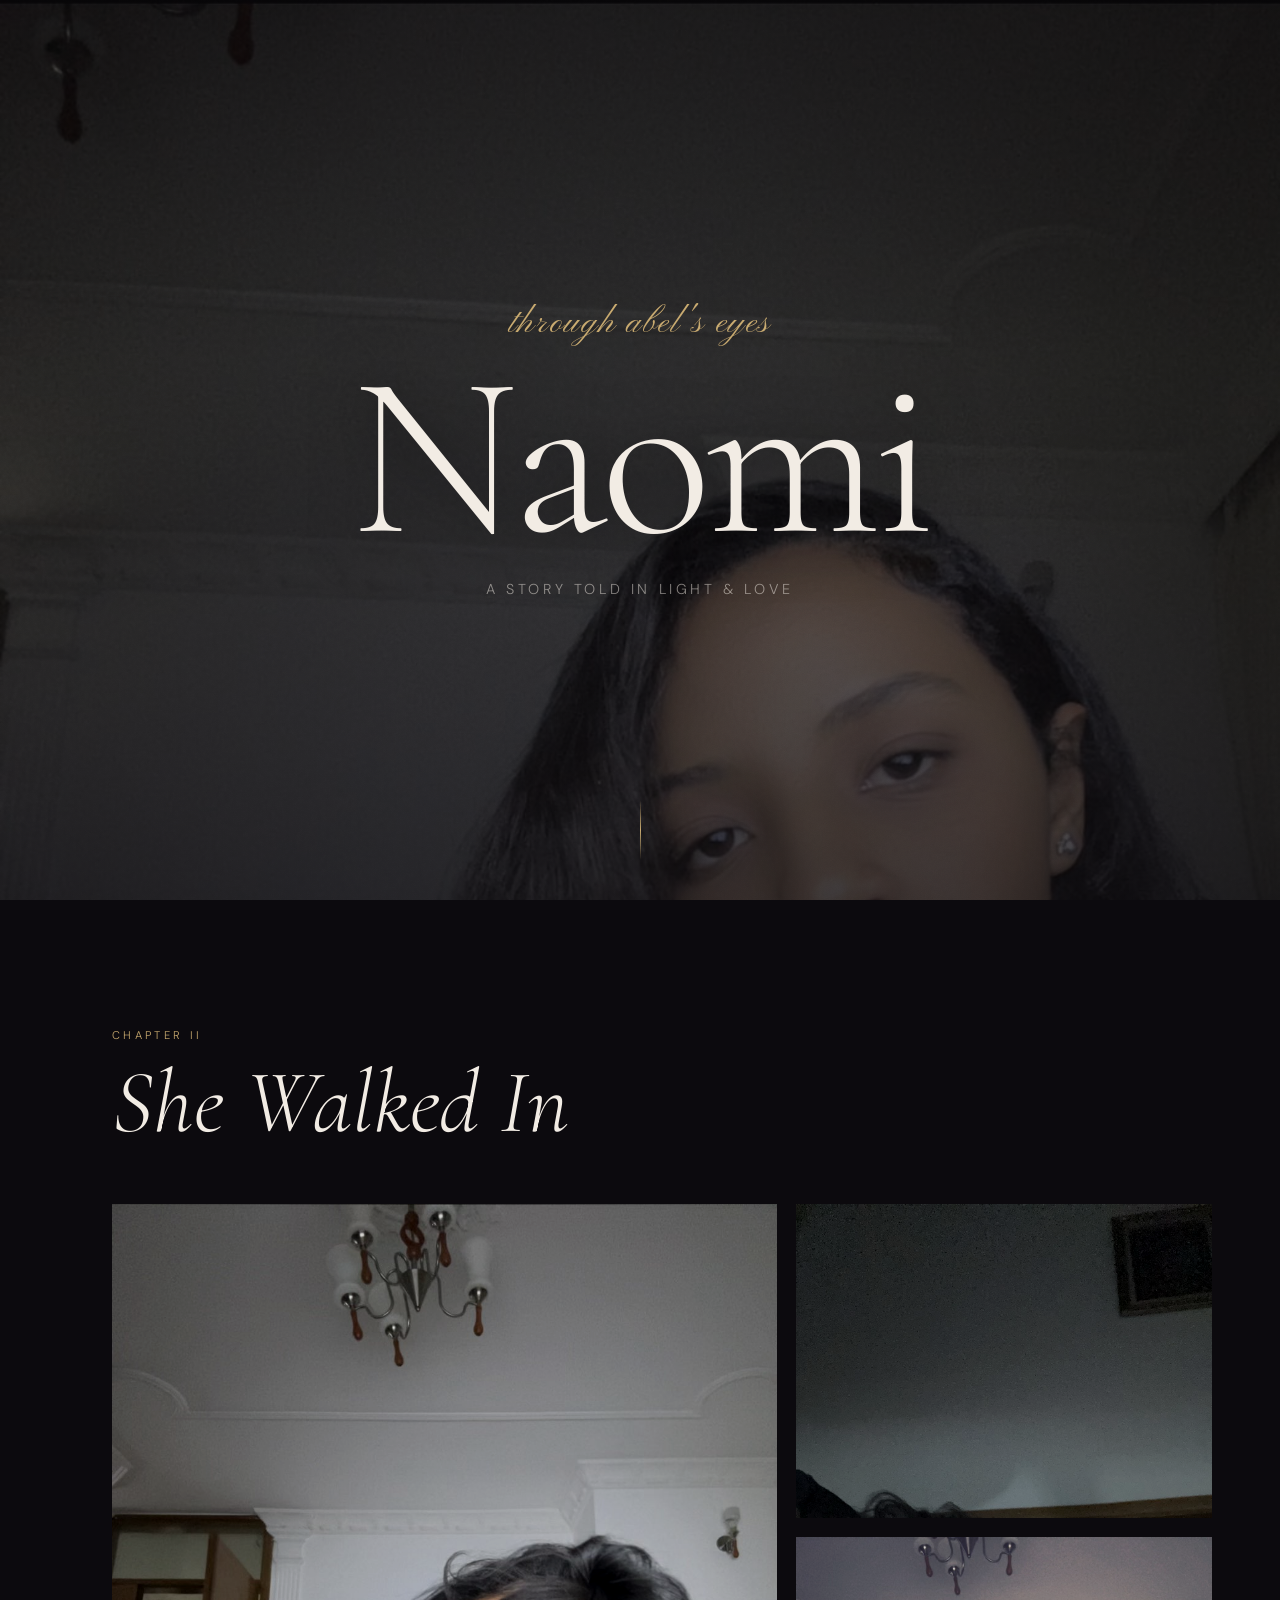
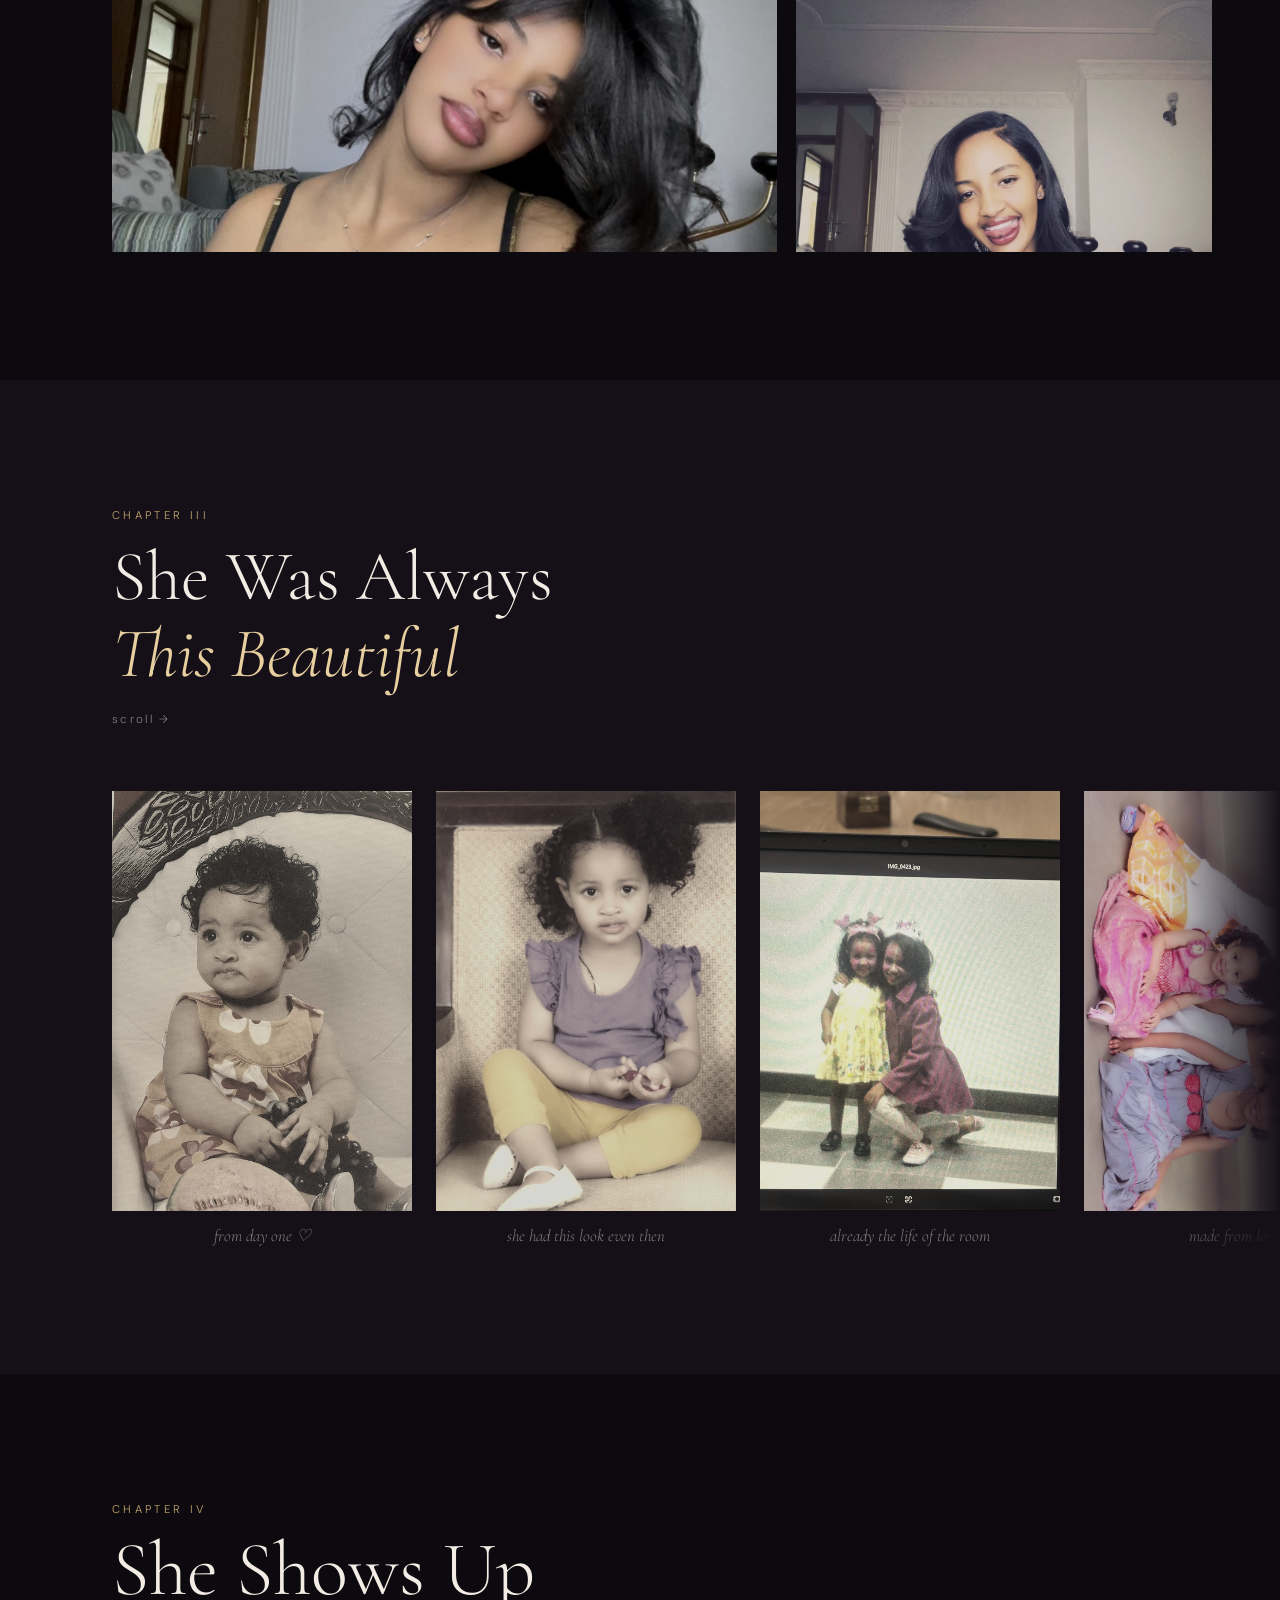
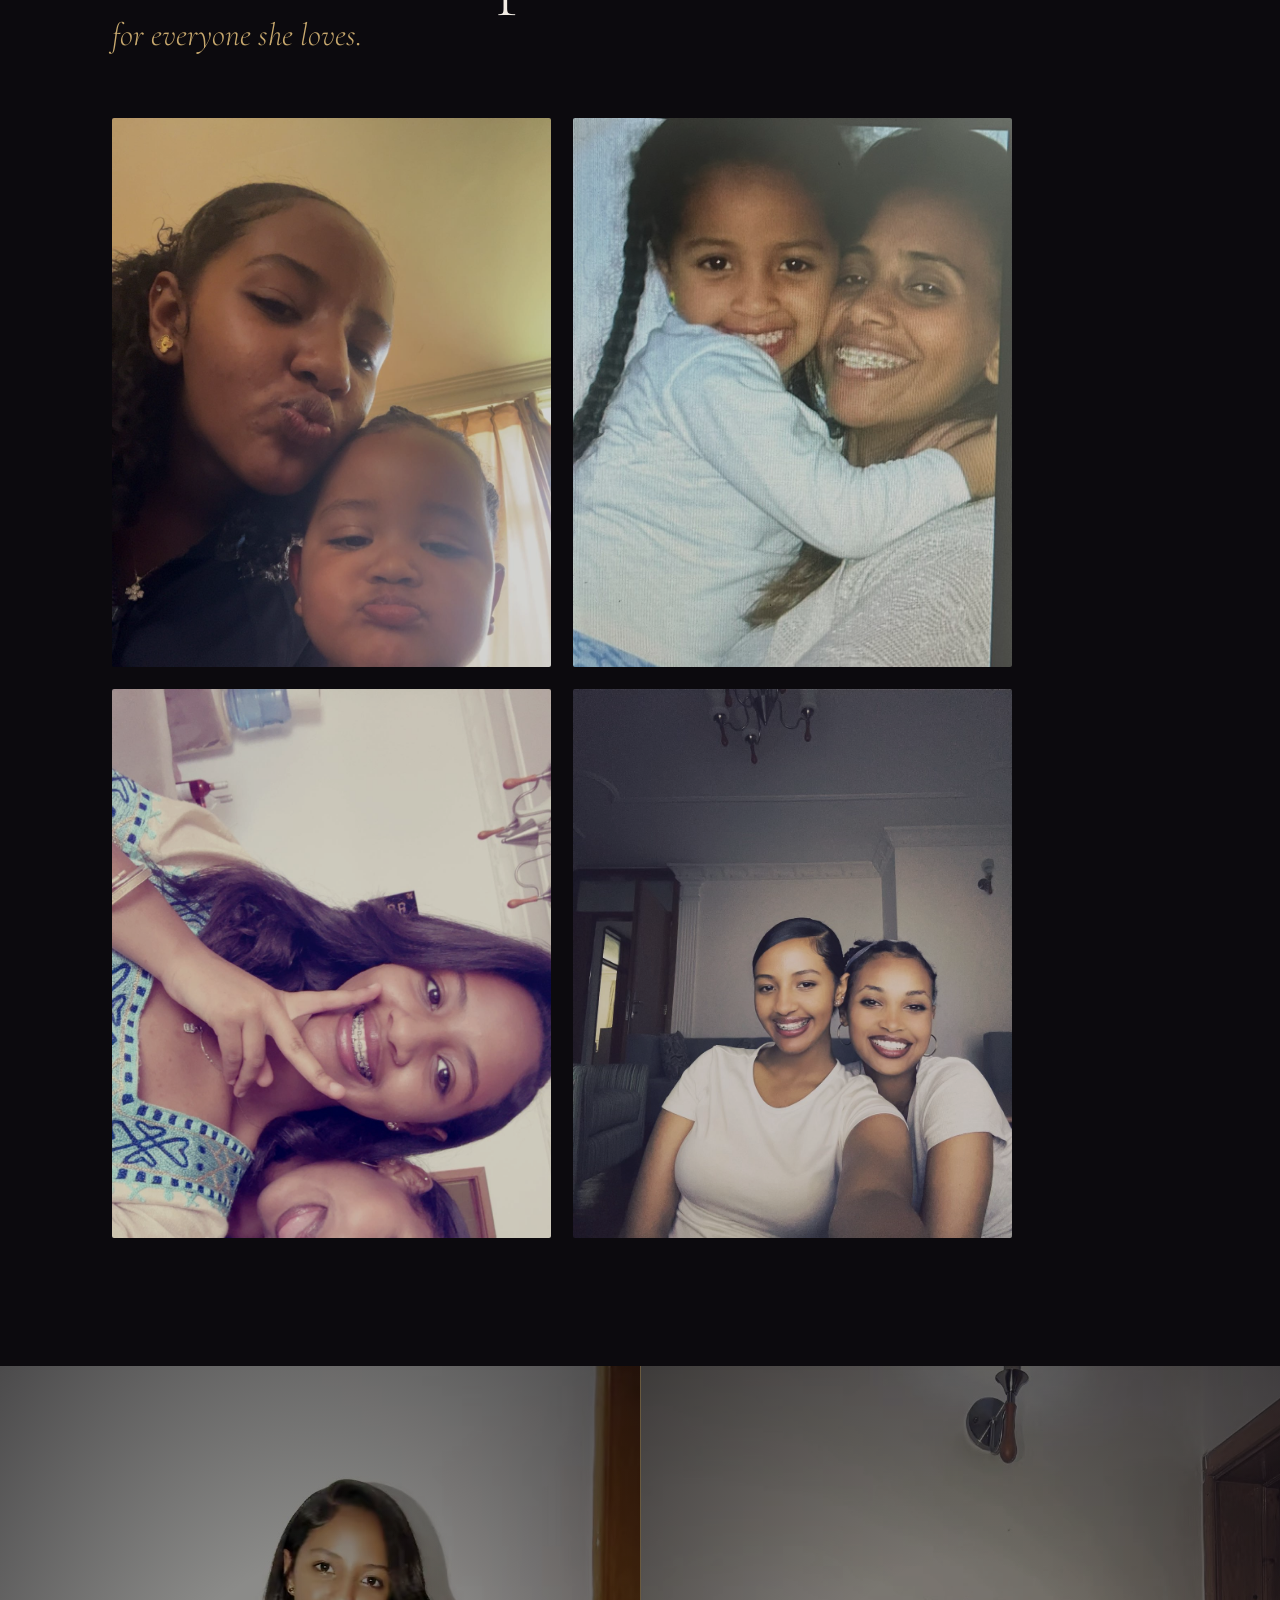
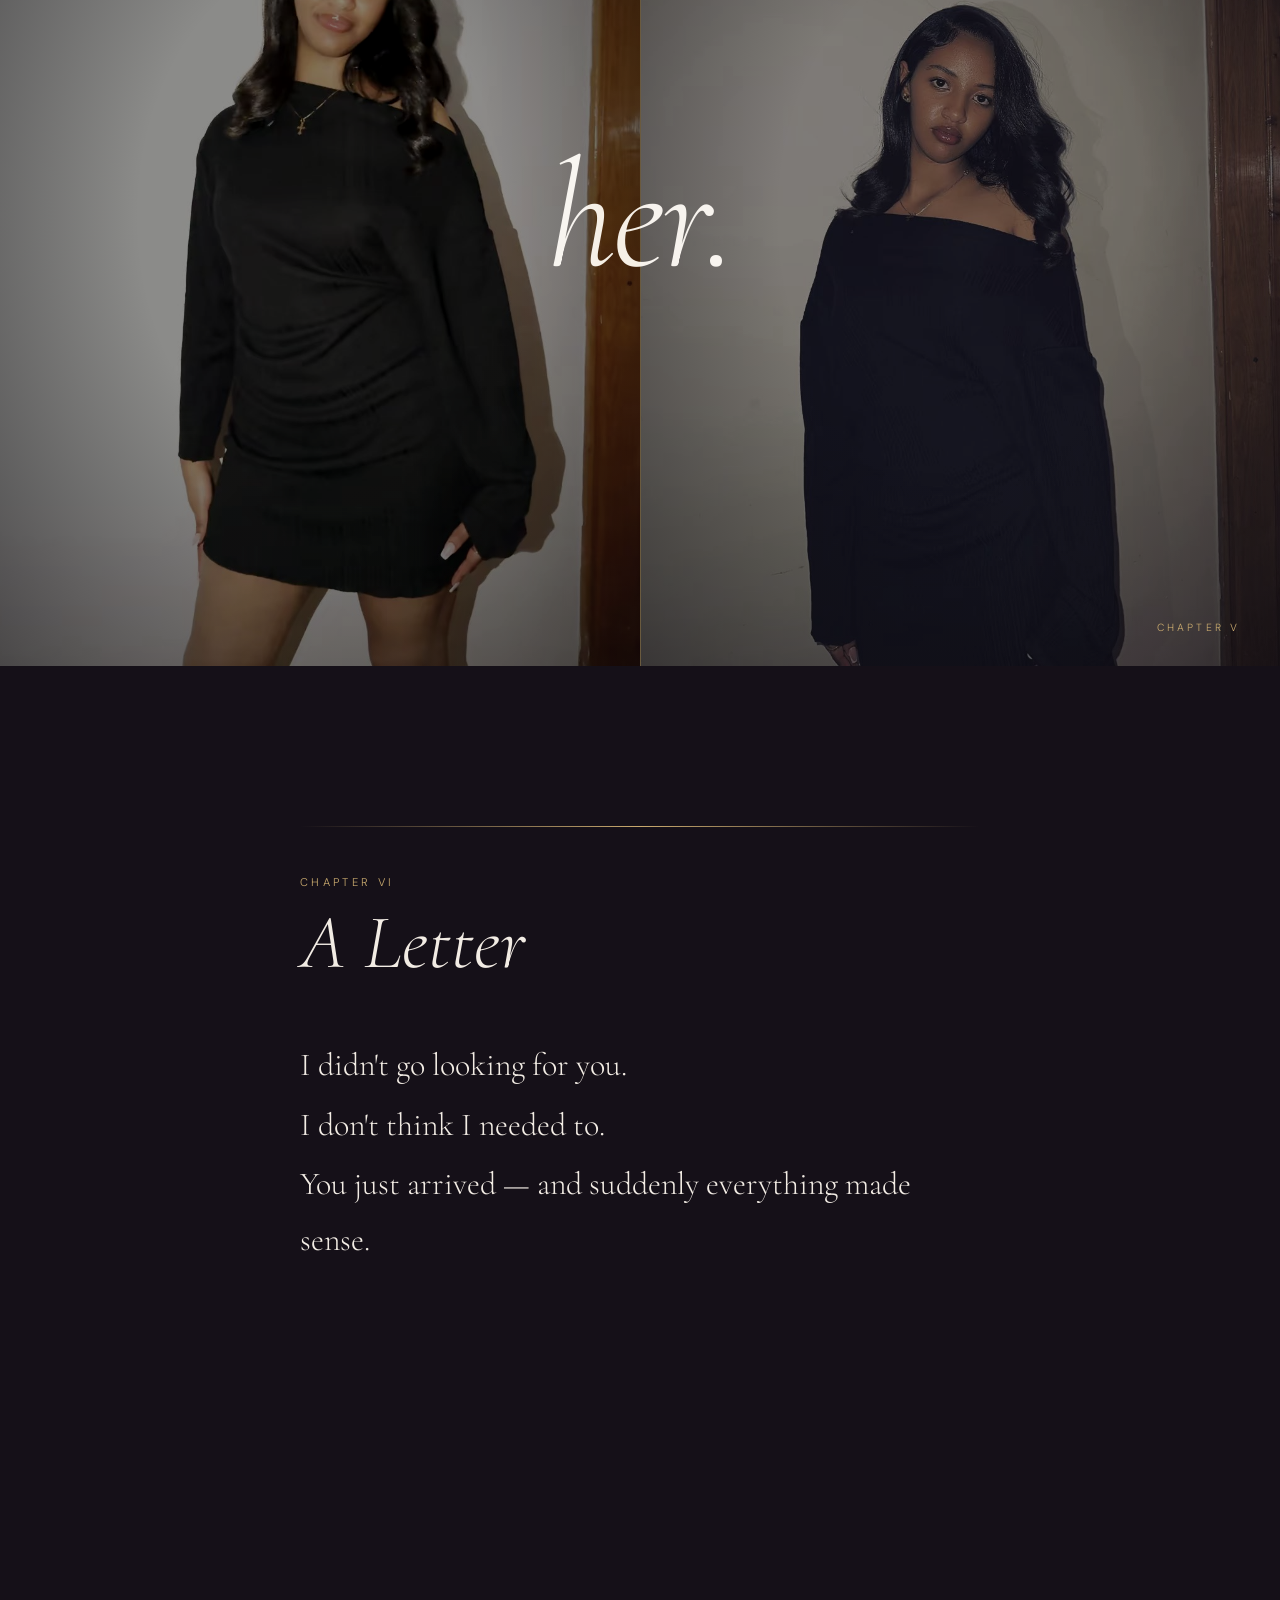
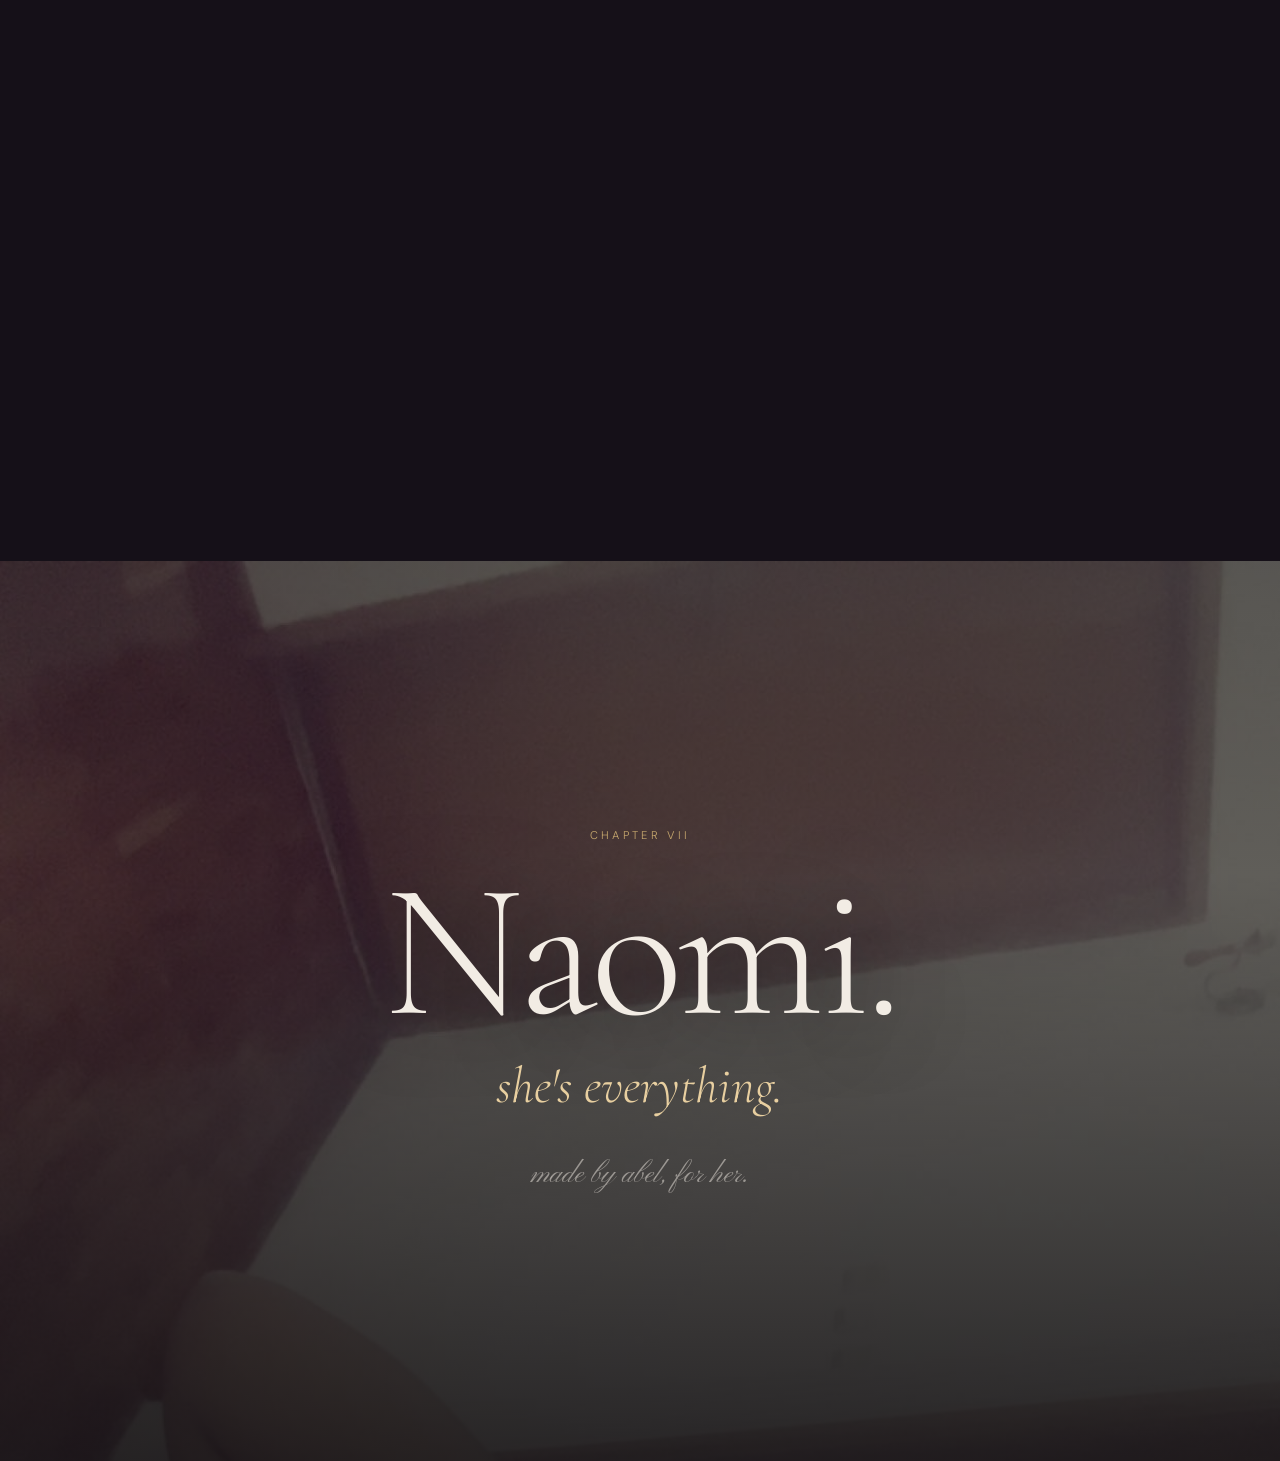
==== naomi/index.html @ 56f22039 "Add second website: dark cinematic editorial for Naomi A completely different experience from the po" ====
<!DOCTYPE html>
<html lang="en">
<head>
  <meta charset="UTF-8" />
  <meta name="viewport" content="width=device-width, initial-scale=1.0" />
  <title>For Naomi</title>
  <link rel="preconnect" href="https://fonts.googleapis.com" />
  <link rel="preconnect" href="https://fonts.gstatic.com" crossorigin />
  <link href="https://fonts.googleapis.com/css2?family=Cormorant+Garamond:ital,wght@0,300;0,400;0,600;0,700;1,300;1,400;1,600;1,700&family=DM+Sans:wght@300;400&family=Pinyon+Script&display=swap" rel="stylesheet" />
  <link rel="stylesheet" href="styles.css" />
</head>
<body>

  <!-- ─── Custom cursor ─── -->
  <div class="cursor" id="cursor"></div>
  <div class="cursor-dot" id="cursorDot"></div>

  <!-- ─── Chapter nav dots ─── -->
  <nav class="chapter-nav" id="chapterNav" aria-label="Chapter navigation">
    <button class="chapter-nav__dot active" data-chapter="0" aria-label="Chapter 1"></button>
    <button class="chapter-nav__dot" data-chapter="1" aria-label="Chapter 2"></button>
    <button class="chapter-nav__dot" data-chapter="2" aria-label="Chapter 3"></button>
    <button class="chapter-nav__dot" data-chapter="3" aria-label="Chapter 4"></button>
    <button class="chapter-nav__dot" data-chapter="4" aria-label="Chapter 5"></button>
    <button class="chapter-nav__dot" data-chapter="5" aria-label="Chapter 6"></button>
    <button class="chapter-nav__dot" data-chapter="6" aria-label="Chapter 7"></button>
  </nav>

  <!-- ══════════════════════════════════════════════
       CHAPTER 1 — HERO
  ══════════════════════════════════════════════ -->
  <section class="chapter chapter--hero" id="ch1" data-chapter="0">
    <div class="hero__bg">
      <img src="photos/roses.jpg" alt="" class="hero__photo" />
      <div class="hero__overlay"></div>
    </div>
    <div class="hero__particles" id="heroParticles"></div>
    <div class="hero__content">
      <p class="hero__eyebrow">through abel's eyes</p>
      <h1 class="hero__name">Naomi</h1>
      <p class="hero__sub">a story told in light &amp; love</p>
    </div>
    <div class="hero__scroll">
      <span class="hero__scroll-line"></span>
    </div>
  </section>

  <!-- ══════════════════════════════════════════════
       CHAPTER 2 — "She Walked In"
  ══════════════════════════════════════════════ -->
  <section class="chapter chapter--editorial" id="ch2" data-chapter="1">
    <div class="editorial__label" data-reveal>chapter ii</div>
    <h2 class="editorial__title" data-reveal>She Walked In</h2>

    <div class="editorial__grid">
      <div class="editorial__photo editorial__photo--main magnetic" data-reveal data-delay="0">
        <img src="photos/glam-wavy.jpg" alt="Naomi" />
        <span class="editorial__caption">effortlessly herself</span>
      </div>
      <div class="editorial__photo editorial__photo--top-right magnetic" data-reveal data-delay="120">
        <img src="photos/glam-moody.jpg" alt="Naomi" />
        <span class="editorial__caption">the eyes that say everything</span>
      </div>
      <div class="editorial__photo editorial__photo--bottom-right magnetic" data-reveal data-delay="240">
        <img src="photos/glam-smile.jpg" alt="Naomi" />
        <span class="editorial__caption">that smile ♡</span>
      </div>
    </div>
  </section>

  <!-- ══════════════════════════════════════════════
       CHAPTER 3 — "She Was Always This Beautiful"
  ══════════════════════════════════════════════ -->
  <section class="chapter chapter--throwback" id="ch3" data-chapter="2">
    <div class="throwback__header" data-reveal>
      <div class="throwback__label">chapter iii</div>
      <h2 class="throwback__title">She Was Always<br /><em>This Beautiful</em></h2>
      <p class="throwback__hint">scroll →</p>
    </div>

    <div class="throwback__track-wrap">
      <div class="throwback__track" id="throwbackTrack">

        <article class="throwback__card vintage">
          <div class="throwback__frame">
            <img src="photos/baby-infant.jpg" alt="Baby Naomi" />
          </div>
          <p class="throwback__cap">from day one ♡</p>
        </article>

        <article class="throwback__card vintage">
          <div class="throwback__frame">
            <img src="photos/baby-toddler.jpg" alt="Toddler Naomi" />
          </div>
          <p class="throwback__cap">she had this look even then</p>
        </article>

        <article class="throwback__card vintage-soft">
          <div class="throwback__frame">
            <img src="photos/young-birthday.jpg" alt="Young Naomi at birthday" />
          </div>
          <p class="throwback__cap">already the life of the room</p>
        </article>

        <article class="throwback__card warm">
          <div class="throwback__frame">
            <img src="photos/family-sisters.jpg" alt="Naomi with sisters" />
          </div>
          <p class="throwback__cap">made from love</p>
        </article>

        <article class="throwback__card warm">
          <div class="throwback__frame">
            <img src="photos/family-portrait.jpg" alt="Family portrait" />
          </div>
          <p class="throwback__cap">her roots ♡</p>
        </article>

        <article class="throwback__card">
          <div class="throwback__frame">
            <img src="photos/glam-curly.jpg" alt="Naomi now" />
          </div>
          <p class="throwback__cap">and then she became <em>her</em></p>
        </article>

      </div>
    </div>
  </section>

  <!-- ══════════════════════════════════════════════
       CHAPTER 4 — "She Shows Up"
  ══════════════════════════════════════════════ -->
  <section class="chapter chapter--people" id="ch4" data-chapter="3">
    <div class="people__header" data-reveal>
      <div class="people__label">chapter iv</div>
      <h2 class="people__title">She Shows Up</h2>
      <p class="people__sub">for everyone she loves.</p>
    </div>

    <div class="people__mosaic">
      <div class="people__item" data-reveal data-delay="0">
        <img src="photos/with-baby-kiss.jpg" alt="Naomi with baby" />
        <p class="people__caption">she loves with her whole heart</p>
      </div>
      <div class="people__item" data-reveal data-delay="100">
        <img src="photos/with-little-one.jpg" alt="Naomi with little one" />
        <p class="people__caption">everyone's favourite person</p>
      </div>
      <div class="people__item" data-reveal data-delay="200">
        <img src="photos/with-friend.jpg" alt="Naomi with friend" />
        <p class="people__caption">she brings the energy</p>
      </div>
      <div class="people__item" data-reveal data-delay="300">
        <img src="photos/with-sister.jpg" alt="Naomi with sister" />
        <p class="people__caption">her person ♡</p>
      </div>
    </div>
  </section>

  <!-- ══════════════════════════════════════════════
       CHAPTER 5 — "The Look"
  ══════════════════════════════════════════════ -->
  <section class="chapter chapter--look" id="ch5" data-chapter="4">
    <div class="look__split">
      <div class="look__panel look__panel--left magnetic">
        <img src="photos/black-dress.jpg" alt="Naomi" class="look__img" />
        <div class="look__vignette"></div>
      </div>
      <div class="look__divider"></div>
      <div class="look__panel look__panel--right magnetic">
        <img src="photos/black-offshoulder.jpg" alt="Naomi" class="look__img" />
        <div class="look__vignette"></div>
      </div>
    </div>
    <div class="look__word" data-reveal>her.</div>
    <div class="look__label" data-reveal>chapter v</div>
  </section>

  <!-- ══════════════════════════════════════════════
       CHAPTER 6 — "A Letter"
  ══════════════════════════════════════════════ -->
  <section class="chapter chapter--letter" id="ch6" data-chapter="5">
    <div class="letter__inner">
      <div class="letter__rule" data-reveal></div>
      <p class="letter__chapter" data-reveal>chapter vi</p>
      <h2 class="letter__title" data-reveal>A Letter</h2>
      <div class="letter__body" id="letterBody">
        <p class="letter__line">I didn't go looking for you.</p>
        <p class="letter__line">I don't think I needed to.</p>
        <p class="letter__line">You just arrived — and suddenly everything made sense.</p>
        <p class="letter__line">I've seen you laugh until you forget yourself.</p>
        <p class="letter__line">I've seen you be someone's whole world.</p>
        <p class="letter__line">I've seen you soft, and sure, and stunning.</p>
        <p class="letter__line">And I think about it —</p>
        <p class="letter__line">how even before I knew you,</p>
        <p class="letter__line">you were somewhere out there</p>
        <p class="letter__line">already being this remarkable.</p>
        <p class="letter__line">You don't need me to tell you how beautiful you are.</p>
        <p class="letter__line">But I will anyway.</p>
        <p class="letter__line">Every single day.</p>
        <p class="letter__line letter__line--signature">— Abel</p>
      </div>
    </div>
  </section>

  <!-- ══════════════════════════════════════════════
       CHAPTER 7 — CLOSING
  ══════════════════════════════════════════════ -->
  <section class="chapter chapter--close" id="ch7" data-chapter="6">
    <div class="close__bg">
      <img src="photos/glam-bed.jpg" alt="Naomi" class="close__photo" />
      <div class="close__overlay"></div>
    </div>
    <div class="close__content" data-reveal>
      <p class="close__chapter">chapter vii</p>
      <h2 class="close__name">Naomi.</h2>
      <p class="close__line">she's everything.</p>
      <p class="close__made">made by abel, for her.</p>
    </div>
  </section>

  <script src="script.js"></script>
</body>
</html>
---- naomi/styles.css ----
/* ═══════════════════════════════════════════════════════════
   FOR NAOMI — Dark Cinematic Editorial
   7 chapters · vanilla CSS · no build tools
═══════════════════════════════════════════════════════════ */

/* ── Design tokens ── */
:root {
  --bg:         #0c0a0e;
  --surface:    #151018;
  --gold:       #c8a96e;
  --gold-light: #e8cfa0;
  --gold-dim:   rgba(200, 169, 110, 0.18);
  --rose:       #9e3d5a;
  --blush:      #e8b4c0;
  --cream:      #f2ece4;
  --dim:        rgba(242, 236, 228, 0.50);
  --dimmer:     rgba(242, 236, 228, 0.30);

  --font-title:  'Cormorant Garamond', Georgia, serif;
  --font-body:   'DM Sans', sans-serif;
  --font-script: 'Pinyon Script', cursive;

  --grain-url: url("data:image/svg+xml,%3Csvg xmlns='http://www.w3.org/2000/svg' width='300' height='300'%3E%3Cfilter id='n'%3E%3CfeTurbulence type='fractalNoise' baseFrequency='0.72' numOctaves='4' stitchTiles='stitch'/%3E%3CfeColorMatrix type='saturate' values='0'/%3E%3C/filter%3E%3Crect width='300' height='300' filter='url(%23n)' opacity='0.38'/%3E%3C/svg%3E");
}

/* ── Reset ── */
*, *::before, *::after { box-sizing: border-box; margin: 0; padding: 0; }
html { scroll-behavior: smooth; font-size: 16px; }
body {
  background: var(--bg);
  color: var(--cream);
  font-family: var(--font-body);
  font-weight: 300;
  overflow-x: hidden;
  cursor: none;
}
img { display: block; max-width: 100%; }
button { background: none; border: none; cursor: pointer; }

/* ── Film grain overlay (global) ── */
body::after {
  content: '';
  position: fixed;
  inset: 0;
  pointer-events: none;
  z-index: 999;
  background-image: var(--grain-url);
  background-size: 200px 200px;
  mix-blend-mode: overlay;
  opacity: 0.25;
}

/* ═══════════════════════════════════════════════════════════
   CUSTOM CURSOR
═══════════════════════════════════════════════════════════ */
.cursor {
  position: fixed;
  width: 28px;
  height: 28px;
  border: 1.5px solid var(--gold);
  border-radius: 50%;
  pointer-events: none;
  z-index: 1000;
  transform: translate(-50%, -50%);
  transition: transform 0.12s ease, width 0.2s ease, height 0.2s ease, opacity 0.2s ease, border-color 0.2s ease;
  mix-blend-mode: screen;
}

.cursor-dot {
  position: fixed;
  width: 5px;
  height: 5px;
  background: var(--gold);
  border-radius: 50%;
  pointer-events: none;
  z-index: 1001;
  transform: translate(-50%, -50%);
  transition: none;
}

body:has(a:hover) .cursor,
body:has(button:hover) .cursor,
body:has(.magnetic:hover) .cursor {
  width: 50px;
  height: 50px;
  border-color: var(--gold-light);
}

@media (hover: none) {
  .cursor, .cursor-dot { display: none; }
  body { cursor: auto; }
}

/* ═══════════════════════════════════════════════════════════
   CHAPTER NAV DOTS
═══════════════════════════════════════════════════════════ */
.chapter-nav {
  position: fixed;
  left: 1.6rem;
  top: 50%;
  transform: translateY(-50%);
  z-index: 100;
  display: flex;
  flex-direction: column;
  gap: 10px;
  opacity: 0;
  transition: opacity 0.4s ease;
}

.chapter-nav.visible { opacity: 1; }

.chapter-nav__dot {
  width: 7px;
  height: 7px;
  border-radius: 50%;
  background: rgba(200, 169, 110, 0.3);
  transition: background 0.3s ease, transform 0.3s ease;
}

.chapter-nav__dot.active {
  background: var(--gold);
  transform: scale(1.5);
}

/* ═══════════════════════════════════════════════════════════
   SCROLL REVEAL
═══════════════════════════════════════════════════════════ */
[data-reveal] {
  opacity: 0;
  transform: translateY(36px);
  transition: opacity 0.8s ease, transform 0.8s cubic-bezier(0.16, 1, 0.3, 1);
}

[data-reveal].revealed {
  opacity: 1;
  transform: translateY(0);
}

/* ═══════════════════════════════════════════════════════════
   CHAPTER — shared
═══════════════════════════════════════════════════════════ */
.chapter {
  position: relative;
  min-height: 100vh;
}

/* ═══════════════════════════════════════════════════════════
   CHAPTER 1 — HERO
═══════════════════════════════════════════════════════════ */
.chapter--hero {
  display: flex;
  align-items: center;
  justify-content: center;
  text-align: center;
  overflow: hidden;
}

.hero__bg {
  position: absolute;
  inset: 0;
}

.hero__photo {
  width: 100%;
  height: 100%;
  object-fit: cover;
  object-position: center top;
  filter: brightness(0.55) saturate(0.7);
  transform: scale(1.04);
  transition: transform 8s ease;
}

.chapter--hero.in-view .hero__photo { transform: scale(1); }

.hero__overlay {
  position: absolute;
  inset: 0;
  background: linear-gradient(
    to bottom,
    rgba(12, 10, 14, 0.5) 0%,
    rgba(12, 10, 14, 0.25) 40%,
    rgba(12, 10, 14, 0.6) 100%
  );
}

.hero__particles {
  position: absolute;
  inset: 0;
  pointer-events: none;
  overflow: hidden;
}

.hero__content {
  position: relative;
  z-index: 2;
}

.hero__eyebrow {
  font-family: var(--font-script);
  font-size: clamp(1.4rem, 3vw, 2.2rem);
  color: var(--gold);
  letter-spacing: 0.05em;
  margin-bottom: 0.5rem;
  opacity: 0;
  animation: heroFadeUp 1.2s ease forwards 0.6s;
}

.hero__name {
  font-family: var(--font-title);
  font-size: clamp(6rem, 18vw, 16rem);
  font-weight: 300;
  color: var(--cream);
  line-height: 0.9;
  letter-spacing: -0.03em;
  text-shadow: 0 4px 60px rgba(0,0,0,0.6);
  opacity: 0;
  animation: heroFadeUp 1.4s ease forwards 0.9s;
}

.hero__sub {
  font-family: var(--font-body);
  font-size: clamp(0.75rem, 1.5vw, 0.9rem);
  color: var(--dim);
  letter-spacing: 0.25em;
  text-transform: uppercase;
  margin-top: 1.2rem;
  opacity: 0;
  animation: heroFadeUp 1.2s ease forwards 1.3s;
}

.hero__scroll {
  position: absolute;
  bottom: 2.5rem;
  left: 50%;
  transform: translateX(-50%);
  z-index: 2;
  opacity: 0;
  animation: heroFadeUp 1s ease forwards 2s;
}

.hero__scroll-line {
  display: block;
  width: 1px;
  height: 60px;
  background: linear-gradient(to bottom, transparent, var(--gold), transparent);
  margin: 0 auto;
  animation: scrollPulse 2.4s ease-in-out infinite 2.2s;
}

@keyframes heroFadeUp {
  from { opacity: 0; transform: translateY(28px); }
  to   { opacity: 1; transform: translateY(0); }
}

@keyframes scrollPulse {
  0%, 100% { transform: scaleY(1); opacity: 1; }
  50%       { transform: scaleY(0.6); opacity: 0.4; }
}

/* Gold particles */
.particle {
  position: absolute;
  bottom: -5%;
  pointer-events: none;
  opacity: 0;
  color: var(--gold);
  font-size: 0.7rem;
  animation: particleFloat linear infinite;
}

@keyframes particleFloat {
  0%   { opacity: 0; transform: translateY(0) translateX(0); }
  8%   { opacity: 0.65; }
  90%  { opacity: 0.2; }
  100% { opacity: 0; transform: translateY(-110vh) translateX(var(--drift, 0px)); }
}

/* ═══════════════════════════════════════════════════════════
   CHAPTER 2 — EDITORIAL "She Walked In"
═══════════════════════════════════════════════════════════ */
.chapter--editorial {
  background: var(--bg);
  padding: 8rem 4rem 8rem 7rem;
  display: flex;
  flex-direction: column;
  justify-content: center;
}

.editorial__label {
  font-family: var(--font-body);
  font-size: 0.7rem;
  letter-spacing: 0.3em;
  text-transform: uppercase;
  color: var(--gold);
  margin-bottom: 1rem;
}

.editorial__title {
  font-family: var(--font-title);
  font-size: clamp(3rem, 7vw, 7rem);
  font-weight: 300;
  font-style: italic;
  color: var(--cream);
  line-height: 1;
  margin-bottom: 3.5rem;
}

.editorial__grid {
  display: grid;
  grid-template-columns: 1.6fr 1fr;
  grid-template-rows: 1fr 1fr;
  gap: 1.2rem;
  max-width: 1100px;
  height: 72vh;
}

.editorial__photo {
  position: relative;
  overflow: hidden;
  cursor: none;
}

.editorial__photo img {
  width: 100%;
  height: 100%;
  object-fit: cover;
  object-position: center top;
  filter: brightness(0.88) saturate(0.8) contrast(1.05);
  transition: filter 0.5s ease, transform 0.6s cubic-bezier(0.16, 1, 0.3, 1);
}

.editorial__photo:hover img {
  filter: brightness(0.95) saturate(0.9);
  transform: scale(1.03);
}

.editorial__photo--main {
  grid-row: 1 / 3;
}

.editorial__photo--top-right {
  grid-column: 2;
  grid-row: 1;
}

.editorial__photo--bottom-right {
  grid-column: 2;
  grid-row: 2;
}

.editorial__caption {
  position: absolute;
  bottom: 0.9rem;
  left: 1rem;
  font-family: var(--font-body);
  font-size: 0.72rem;
  letter-spacing: 0.18em;
  text-transform: uppercase;
  color: var(--gold);
  opacity: 0;
  transition: opacity 0.3s ease;
}

.editorial__photo:hover .editorial__caption { opacity: 1; }

/* Gold border accent on hover */
.editorial__photo::after {
  content: '';
  position: absolute;
  inset: 0;
  border: 1px solid transparent;
  transition: border-color 0.4s ease;
  pointer-events: none;
}
.editorial__photo:hover::after { border-color: rgba(200, 169, 110, 0.35); }

/* ═══════════════════════════════════════════════════════════
   CHAPTER 3 — THROWBACK "She Was Always This Beautiful"
═══════════════════════════════════════════════════════════ */
.chapter--throwback {
  background: var(--surface);
  padding: 8rem 0 6rem;
  overflow: hidden;
}

.throwback__header {
  padding: 0 4rem 0 7rem;
  margin-bottom: 3.5rem;
}

.throwback__label {
  font-family: var(--font-body);
  font-size: 0.7rem;
  letter-spacing: 0.3em;
  text-transform: uppercase;
  color: var(--gold);
  margin-bottom: 1rem;
}

.throwback__title {
  font-family: var(--font-title);
  font-size: clamp(2.5rem, 5.5vw, 6rem);
  font-weight: 300;
  color: var(--cream);
  line-height: 1.1;
}

.throwback__title em {
  font-style: italic;
  color: var(--gold-light);
}

.throwback__hint {
  font-family: var(--font-body);
  font-size: 0.72rem;
  color: var(--dim);
  letter-spacing: 0.2em;
  margin-top: 1.2rem;
}

.throwback__track-wrap {
  width: 100%;
  overflow-x: auto;
  overflow-y: hidden;
  -webkit-overflow-scrolling: touch;
  scrollbar-width: none;
  cursor: grab;
}

.throwback__track-wrap:active { cursor: grabbing; }
.throwback__track-wrap::-webkit-scrollbar { display: none; }

/* Left-edge fade */
.throwback__track-wrap::before,
.throwback__track-wrap::after {
  content: '';
  position: absolute;
  top: 0; bottom: 0;
  width: 120px;
  pointer-events: none;
  z-index: 2;
}
.throwback__track-wrap::before {
  left: 0;
  background: linear-gradient(to right, var(--surface), transparent);
}
.throwback__track-wrap::after {
  right: 0;
  background: linear-gradient(to left, var(--surface), transparent);
}

.throwback__track {
  display: flex;
  gap: 1.5rem;
  padding: 0.5rem 7rem 2rem 7rem;
  width: max-content;
  align-items: flex-start;
}

.throwback__card {
  flex: 0 0 auto;
  width: 300px;
  display: flex;
  flex-direction: column;
  gap: 0.9rem;
}

.throwback__frame {
  width: 100%;
  height: 420px;
  overflow: hidden;
  position: relative;
}

.throwback__frame img {
  width: 100%;
  height: 100%;
  object-fit: cover;
  object-position: center top;
  transition: transform 0.5s ease;
}

.throwback__card:hover .throwback__frame img { transform: scale(1.04); }

/* Vintage filters */
.throwback__card.vintage .throwback__frame img {
  filter: sepia(0.65) brightness(0.88) contrast(0.9) saturate(0.6);
}
.throwback__card.vintage-soft .throwback__frame img {
  filter: sepia(0.35) brightness(0.92) contrast(0.92) saturate(0.75);
}
.throwback__card.warm .throwback__frame img {
  filter: sepia(0.18) brightness(0.9) contrast(0.95) saturate(0.85) warmth(1);
}
.throwback__card .throwback__frame img {
  filter: brightness(0.88) saturate(0.85);
}

.throwback__cap {
  font-family: var(--font-title);
  font-size: 1.05rem;
  font-style: italic;
  color: var(--dim);
  text-align: center;
  padding: 0 0.5rem;
}

.throwback__cap em { color: var(--gold-light); font-style: italic; }

/* ═══════════════════════════════════════════════════════════
   CHAPTER 4 — "She Shows Up"
═══════════════════════════════════════════════════════════ */
.chapter--people {
  background: var(--bg);
  padding: 8rem 4rem 8rem 7rem;
}

.people__header { margin-bottom: 4rem; }

.people__label {
  font-family: var(--font-body);
  font-size: 0.7rem;
  letter-spacing: 0.3em;
  text-transform: uppercase;
  color: var(--gold);
  margin-bottom: 1rem;
}

.people__title {
  font-family: var(--font-title);
  font-size: clamp(2.8rem, 6vw, 6.5rem);
  font-weight: 300;
  color: var(--cream);
  line-height: 1;
}

.people__sub {
  font-family: var(--font-title);
  font-size: clamp(1.2rem, 2.5vw, 2rem);
  font-style: italic;
  color: var(--gold);
  margin-top: 0.4rem;
}

.people__mosaic {
  display: grid;
  grid-template-columns: 1fr 1fr;
  gap: 1.4rem;
  max-width: 900px;
}

.people__item {
  position: relative;
  overflow: hidden;
  border-radius: 2px;
  aspect-ratio: 4 / 5;
  transition: box-shadow 0.4s ease;
}

.people__item:hover {
  box-shadow: 0 0 0 1px var(--gold), 0 16px 60px rgba(200, 169, 110, 0.15);
}

.people__item img {
  width: 100%;
  height: 100%;
  object-fit: cover;
  object-position: center top;
  filter: brightness(0.82) saturate(0.82) contrast(1.05);
  transition: transform 0.55s cubic-bezier(0.16, 1, 0.3, 1), filter 0.4s ease;
}

.people__item:hover img {
  transform: scale(1.04);
  filter: brightness(0.88) saturate(0.9);
}

.people__caption {
  position: absolute;
  bottom: 0;
  left: 0; right: 0;
  padding: 1.8rem 1.2rem 1rem;
  font-family: var(--font-title);
  font-style: italic;
  font-size: 1.05rem;
  color: var(--cream);
  background: linear-gradient(to top, rgba(12,10,14,0.85) 0%, transparent 100%);
  opacity: 0;
  transform: translateY(8px);
  transition: opacity 0.35s ease, transform 0.35s ease;
}

.people__item:hover .people__caption {
  opacity: 1;
  transform: translateY(0);
}

/* ═══════════════════════════════════════════════════════════
   CHAPTER 5 — "The Look"
═══════════════════════════════════════════════════════════ */
.chapter--look {
  position: relative;
  min-height: 100vh;
  display: flex;
  align-items: center;
  justify-content: center;
  overflow: hidden;
}

.look__split {
  position: absolute;
  inset: 0;
  display: flex;
}

.look__panel {
  flex: 1;
  position: relative;
  overflow: hidden;
}

.look__img {
  width: 100%;
  height: 100%;
  object-fit: cover;
  object-position: center top;
  filter: brightness(0.55) saturate(0.7) contrast(1.05);
  transition: filter 0.5s ease;
}

.look__panel:hover .look__img {
  filter: brightness(0.7) saturate(0.85);
}

.look__vignette {
  position: absolute;
  inset: 0;
  background: radial-gradient(ellipse at center, transparent 40%, rgba(12,10,14,0.5) 100%);
  pointer-events: none;
}

.look__divider {
  width: 1px;
  background: var(--gold);
  opacity: 0.5;
  position: relative;
  z-index: 2;
  flex-shrink: 0;
}

.look__word {
  position: relative;
  z-index: 3;
  font-family: var(--font-title);
  font-size: clamp(4rem, 12vw, 12rem);
  font-weight: 300;
  font-style: italic;
  color: var(--cream);
  text-shadow: 0 4px 80px rgba(0,0,0,0.8);
  letter-spacing: -0.02em;
  mix-blend-mode: screen;
  pointer-events: none;
}

.look__label {
  position: absolute;
  bottom: 2rem;
  right: 2.5rem;
  z-index: 3;
  font-family: var(--font-body);
  font-size: 0.65rem;
  letter-spacing: 0.3em;
  text-transform: uppercase;
  color: var(--gold);
  opacity: 0.7;
}

/* ═══════════════════════════════════════════════════════════
   CHAPTER 6 — "A Letter"
═══════════════════════════════════════════════════════════ */
.chapter--letter {
  background: var(--surface);
  display: flex;
  align-items: center;
  justify-content: center;
  padding: 10rem 4rem;
}

.letter__inner {
  max-width: 680px;
  width: 100%;
}

.letter__rule {
  height: 1px;
  background: linear-gradient(to right, transparent, var(--gold), transparent);
  margin-bottom: 3rem;
}

.letter__chapter {
  font-family: var(--font-body);
  font-size: 0.7rem;
  letter-spacing: 0.3em;
  text-transform: uppercase;
  color: var(--gold);
  margin-bottom: 1rem;
}

.letter__title {
  font-family: var(--font-title);
  font-size: clamp(2.5rem, 6vw, 5.5rem);
  font-weight: 300;
  font-style: italic;
  color: var(--cream);
  line-height: 1;
  margin-bottom: 3.5rem;
}

.letter__body {
  display: flex;
  flex-direction: column;
  gap: 0.2rem;
}

.letter__line {
  font-family: var(--font-title);
  font-size: clamp(1.35rem, 2.8vw, 2rem);
  font-weight: 300;
  color: var(--cream);
  line-height: 1.75;
  opacity: 0;
  transform: translateY(18px);
  transition: opacity 0.7s ease, transform 0.7s cubic-bezier(0.16, 1, 0.3, 1);
}

.letter__line.revealed {
  opacity: 1;
  transform: translateY(0);
}

.letter__line--signature {
  font-family: var(--font-script);
  font-size: clamp(2.2rem, 5vw, 3.5rem);
  color: var(--gold-light);
  margin-top: 2.5rem;
}

/* ═══════════════════════════════════════════════════════════
   CHAPTER 7 — CLOSING
═══════════════════════════════════════════════════════════ */
.chapter--close {
  display: flex;
  align-items: center;
  justify-content: center;
  text-align: center;
  overflow: hidden;
  min-height: 100vh;
}

.close__bg {
  position: absolute;
  inset: 0;
}

.close__photo {
  width: 100%;
  height: 100%;
  object-fit: cover;
  object-position: center top;
  filter: brightness(0.5) saturate(0.65);
}

.close__overlay {
  position: absolute;
  inset: 0;
  background: linear-gradient(
    to bottom,
    rgba(12,10,14,0.3) 0%,
    rgba(12,10,14,0.2) 35%,
    rgba(12,10,14,0.75) 100%
  );
}

.close__content {
  position: relative;
  z-index: 2;
}

.close__chapter {
  font-family: var(--font-body);
  font-size: 0.7rem;
  letter-spacing: 0.3em;
  text-transform: uppercase;
  color: var(--gold);
  margin-bottom: 1.5rem;
}

.close__name {
  font-family: var(--font-title);
  font-size: clamp(5rem, 15vw, 14rem);
  font-weight: 300;
  color: var(--cream);
  line-height: 0.9;
  letter-spacing: -0.03em;
  text-shadow: 0 4px 80px rgba(0,0,0,0.7);
}

.close__line {
  font-family: var(--font-title);
  font-size: clamp(1.5rem, 4vw, 3.5rem);
  font-style: italic;
  color: var(--gold-light);
  margin-top: 1rem;
  opacity: 0;
  transition: opacity 1.2s ease 0.4s, transform 1.2s ease 0.4s;
  transform: translateY(12px);
}

.close__content.revealed .close__line {
  opacity: 1;
  transform: translateY(0);
}

.close__made {
  font-family: var(--font-script);
  font-size: clamp(1.2rem, 2.5vw, 1.8rem);
  color: var(--dim);
  margin-top: 2.5rem;
  opacity: 0;
  transition: opacity 1.2s ease 0.8s;
}

.close__content.revealed .close__made { opacity: 1; }

/* ═══════════════════════════════════════════════════════════
   RESPONSIVE
═══════════════════════════════════════════════════════════ */
@media (max-width: 900px) {
  .chapter--editorial { padding: 6rem 2rem 6rem 2rem; }
  .editorial__grid { height: auto; grid-template-columns: 1fr; grid-template-rows: auto; }
  .editorial__photo--main { grid-row: auto; }
  .editorial__photo--top-right, .editorial__photo--bottom-right { grid-column: auto; grid-row: auto; }
  .editorial__photo { height: 55vw; }

  .throwback__header { padding: 0 2rem; }
  .throwback__track { padding: 0.5rem 2rem 2rem; }
  .throwback__card { width: 250px; }
  .throwback__frame { height: 360px; }

  .chapter--people { padding: 6rem 2rem; }
  .people__mosaic { grid-template-columns: 1fr 1fr; }

  .look__split { flex-direction: column; }
  .look__panel { flex: 1 0 50%; }
  .look__divider { height: 1px; width: 100%; }
}

@media (max-width: 680px) {
  .chapter-nav { left: 0.8rem; }
  .chapter--editorial, .chapter--people, .chapter--throwback { padding: 5rem 1.2rem; }
  .throwback__header { padding: 0 1.2rem; }
  .throwback__track { padding: 0.5rem 1.2rem 2rem; }
  .people__mosaic { grid-template-columns: 1fr; max-width: 360px; }
  .chapter--letter { padding: 6rem 1.5rem; }
  .letter__inner { max-width: 100%; }
  .chapter--look { min-height: auto; }

  /* disable custom cursor on touch */
  .cursor, .cursor-dot { display: none; }
}
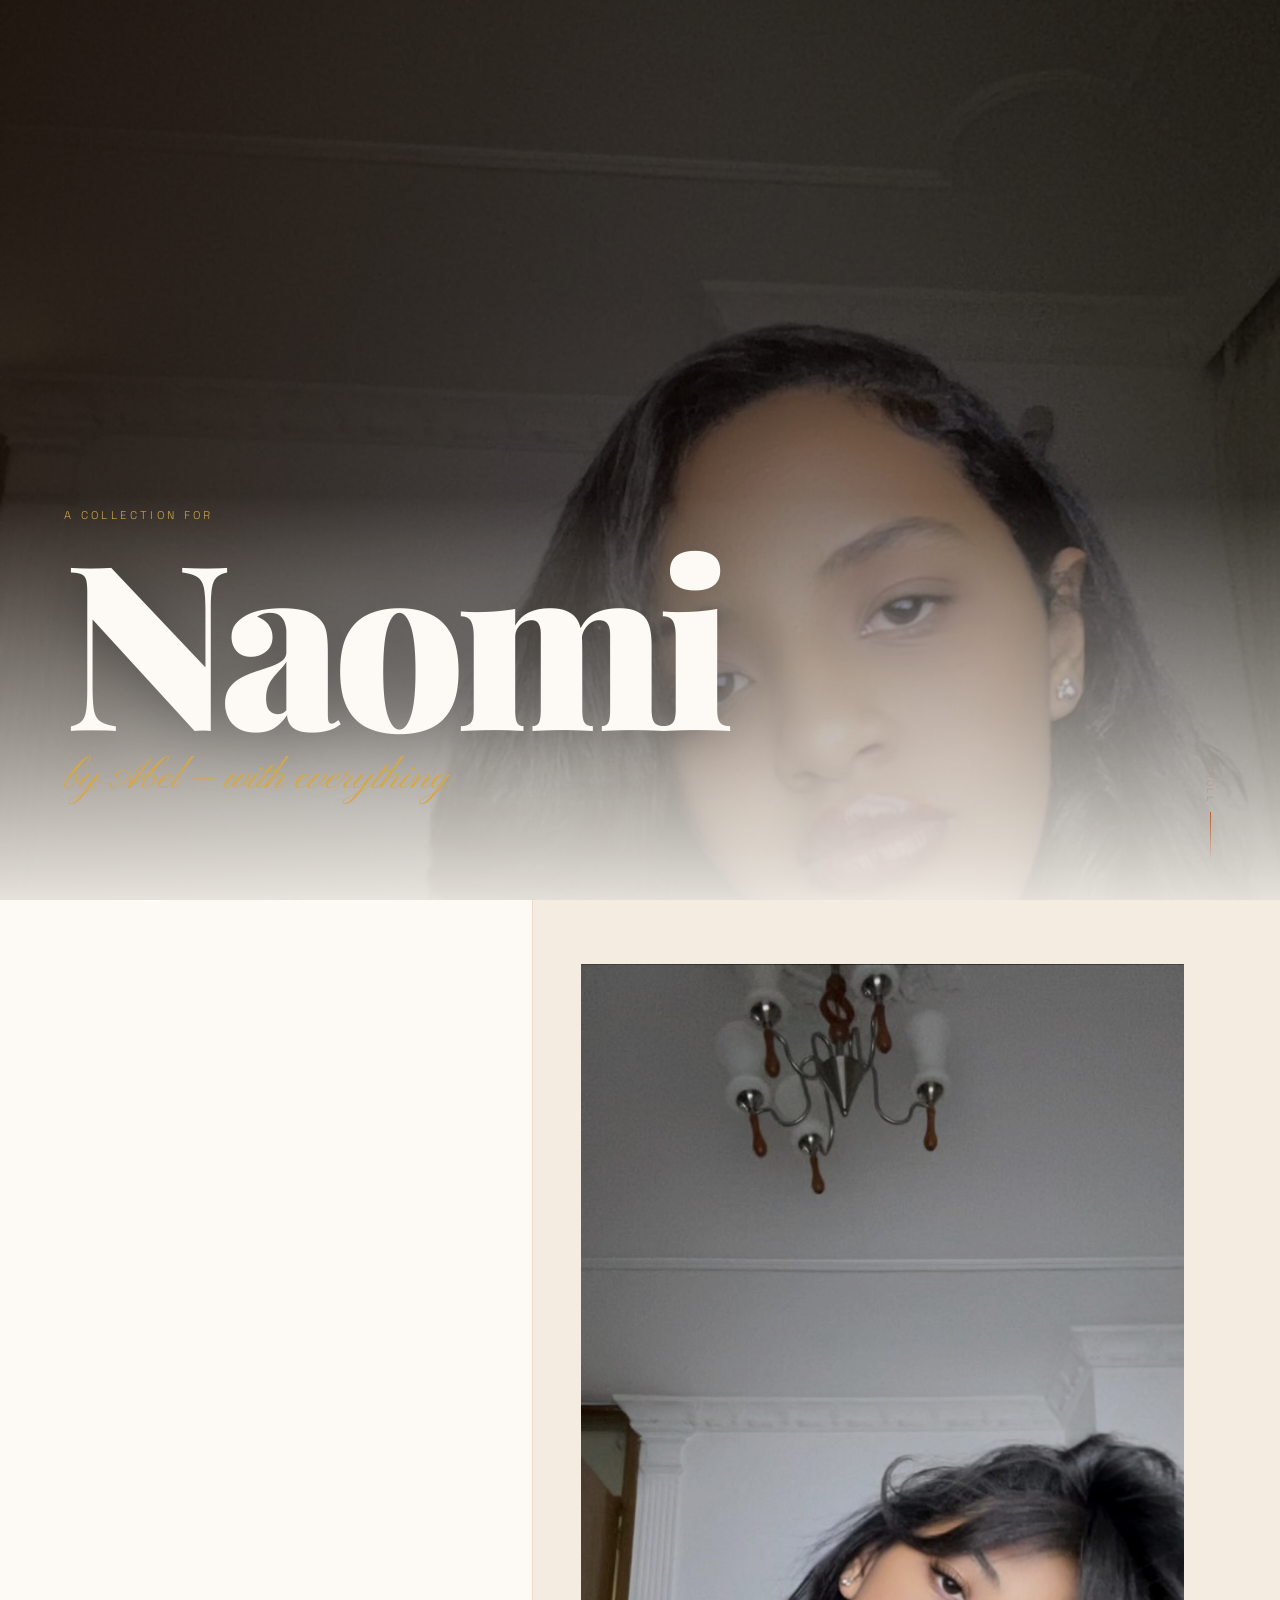
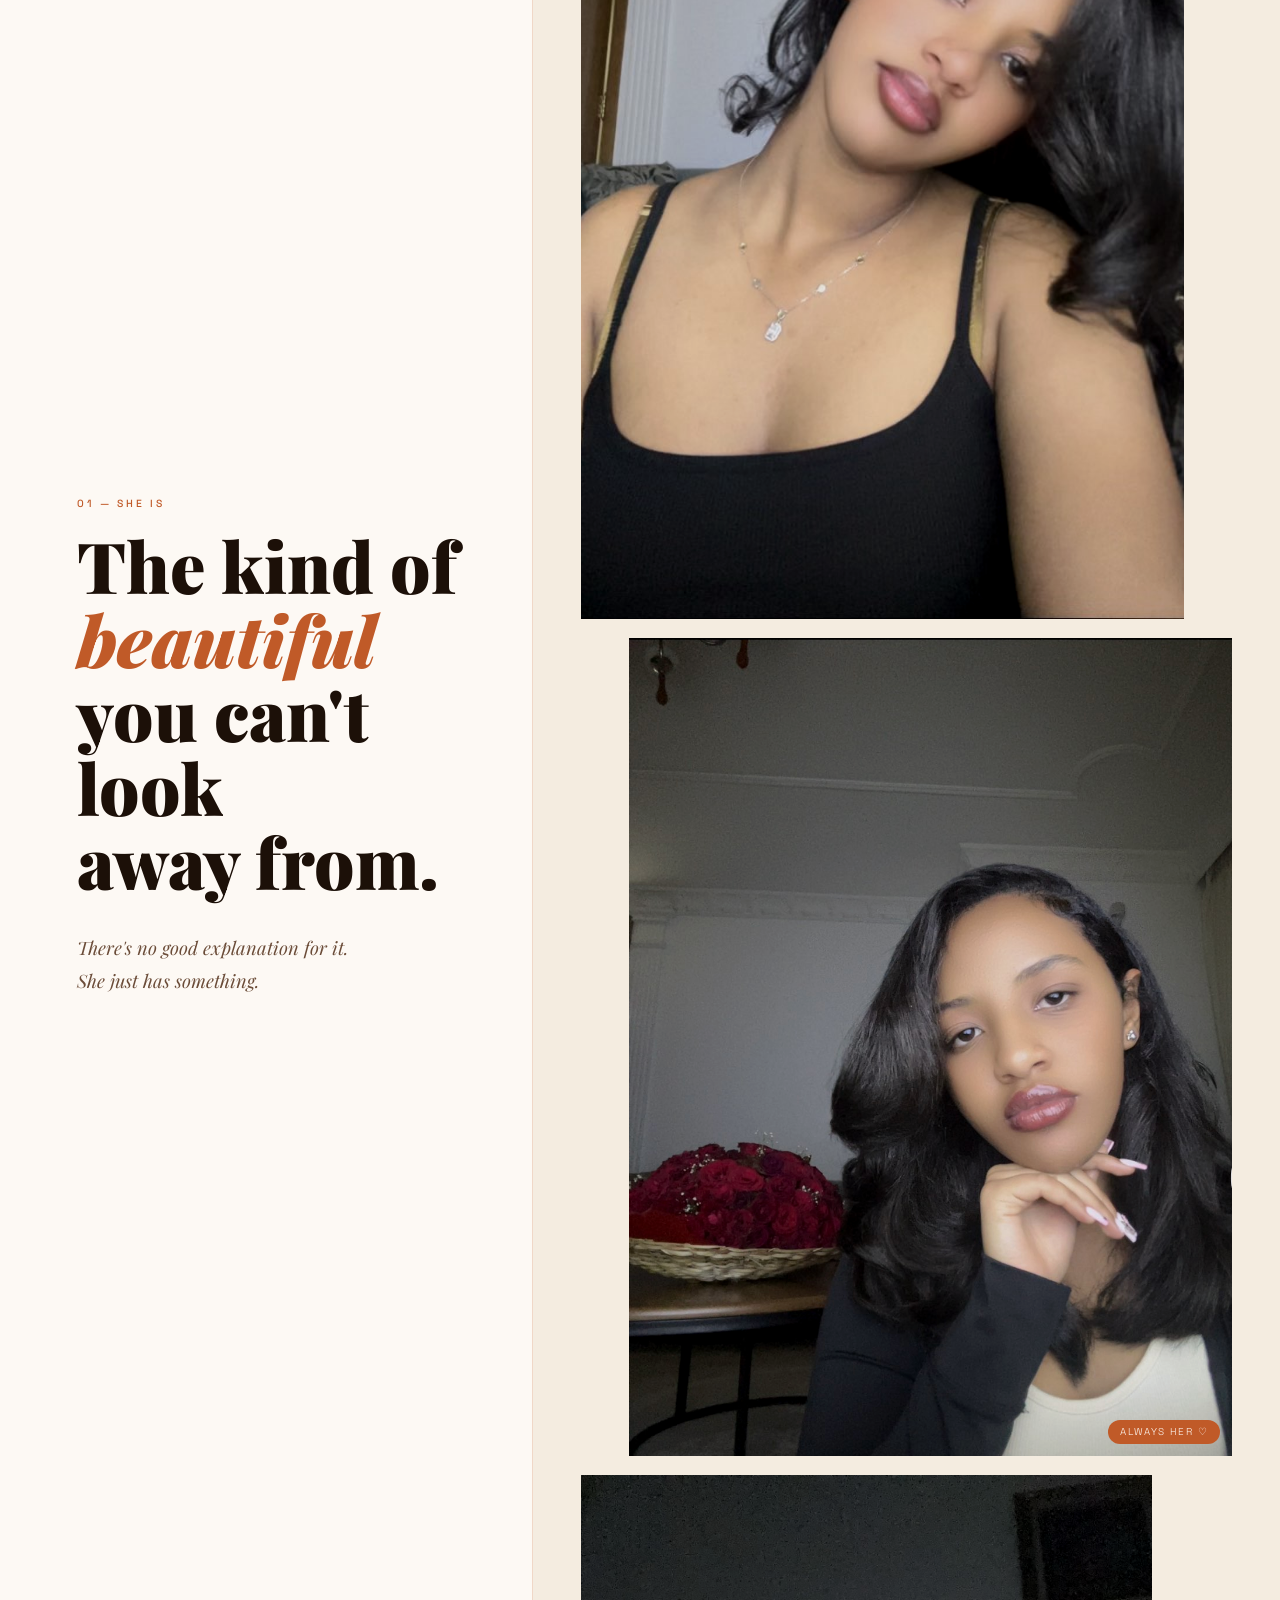
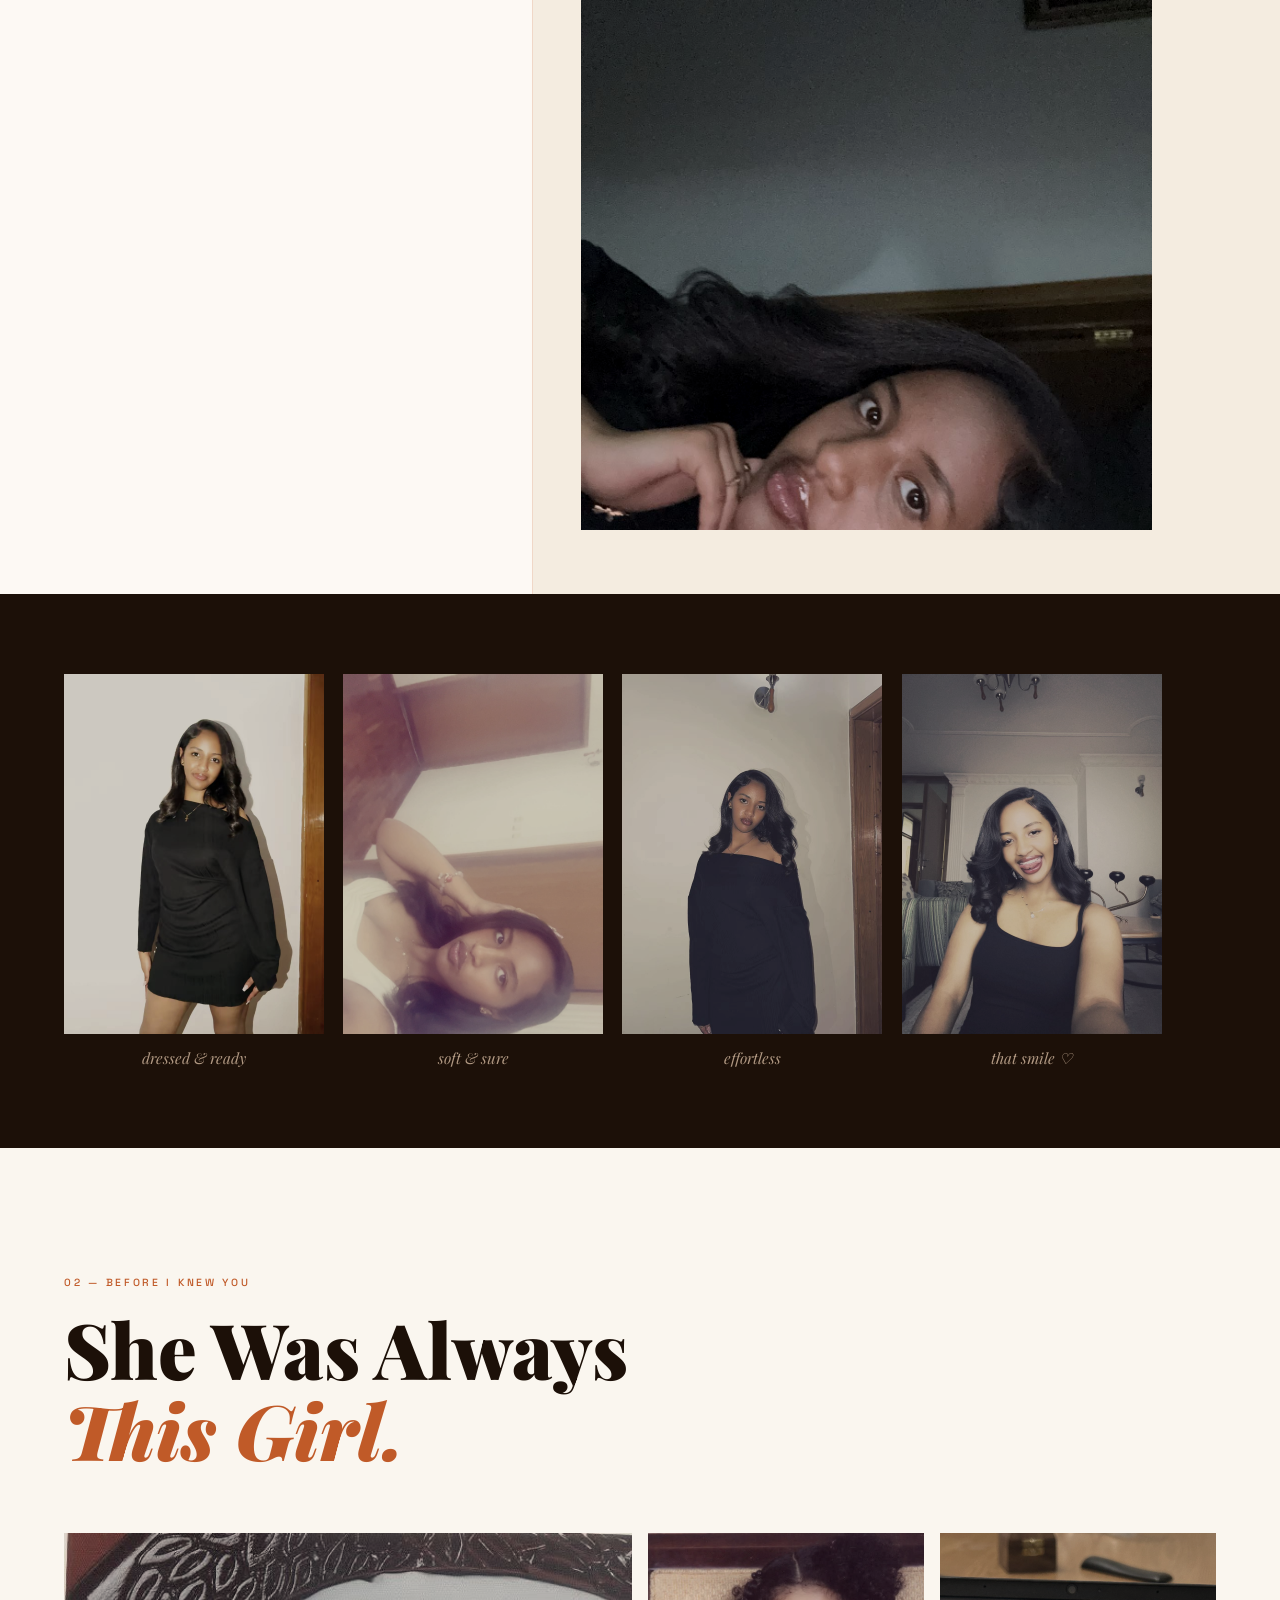
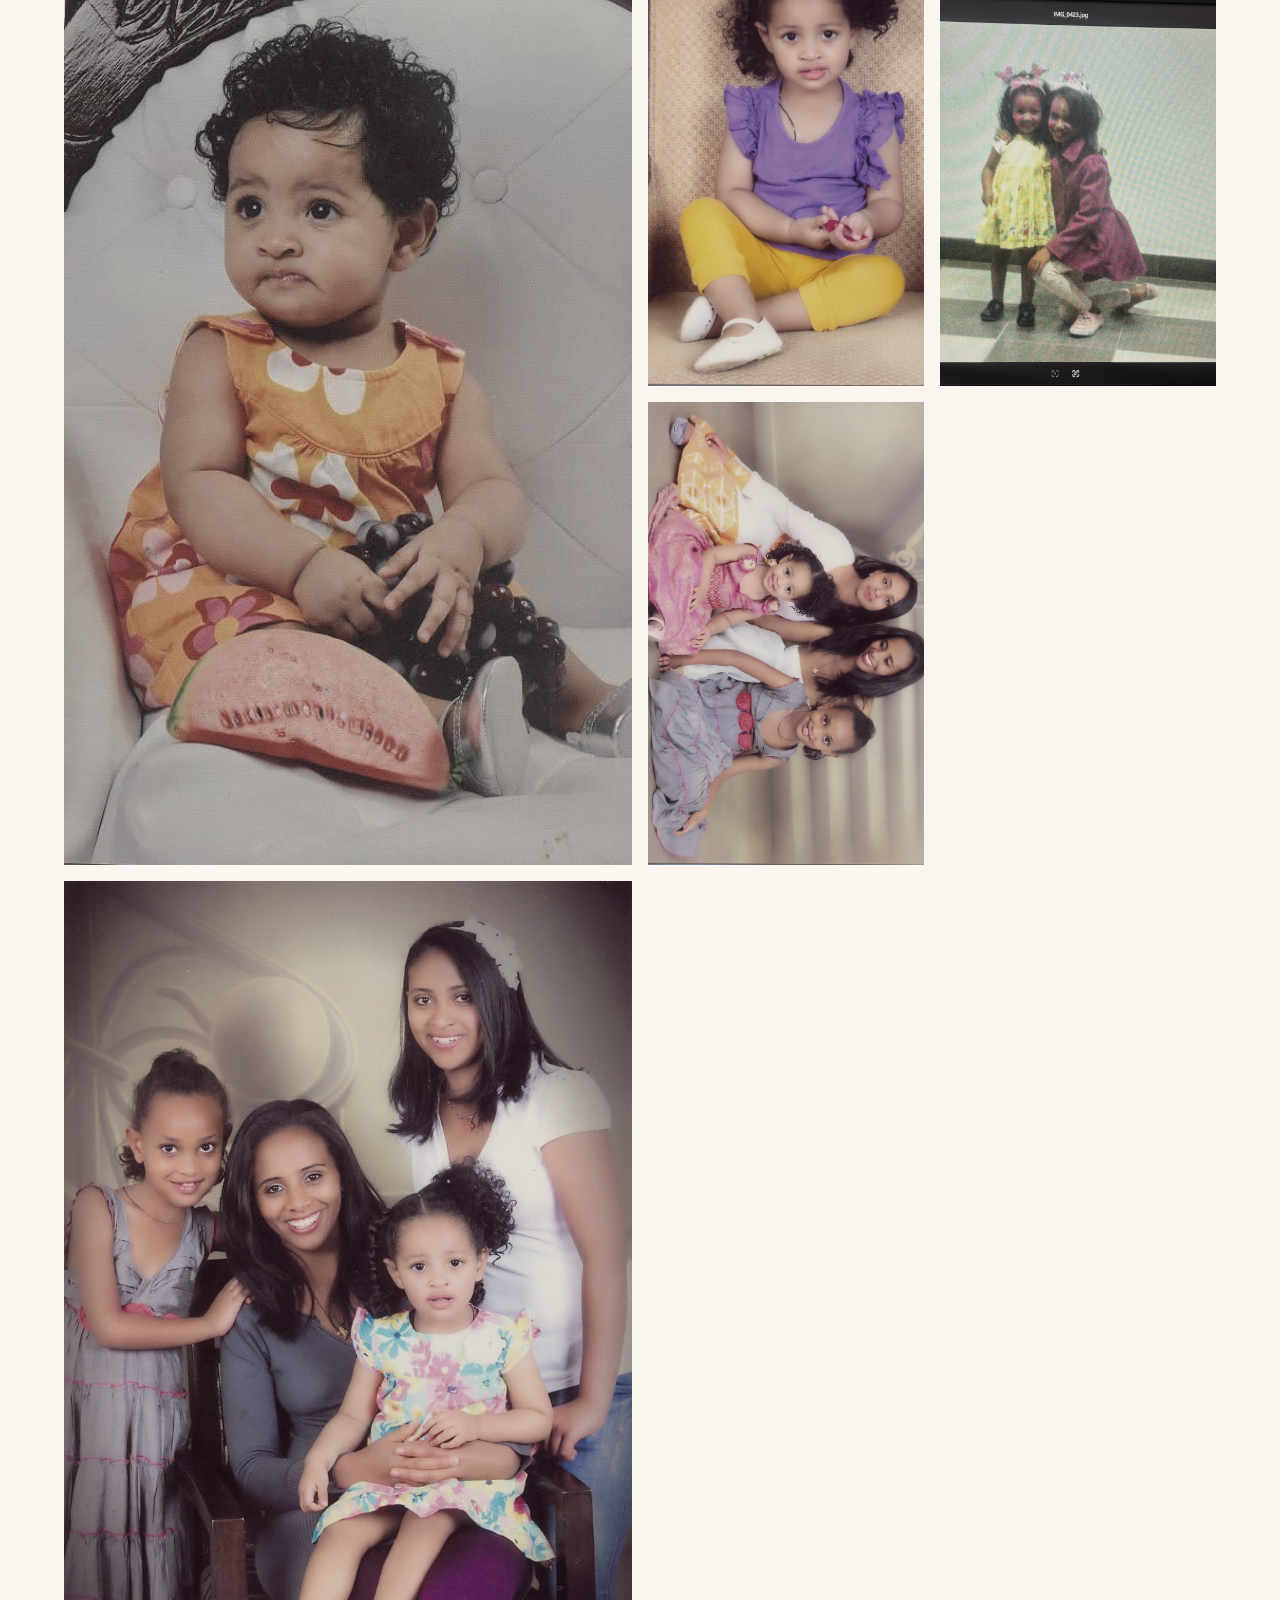
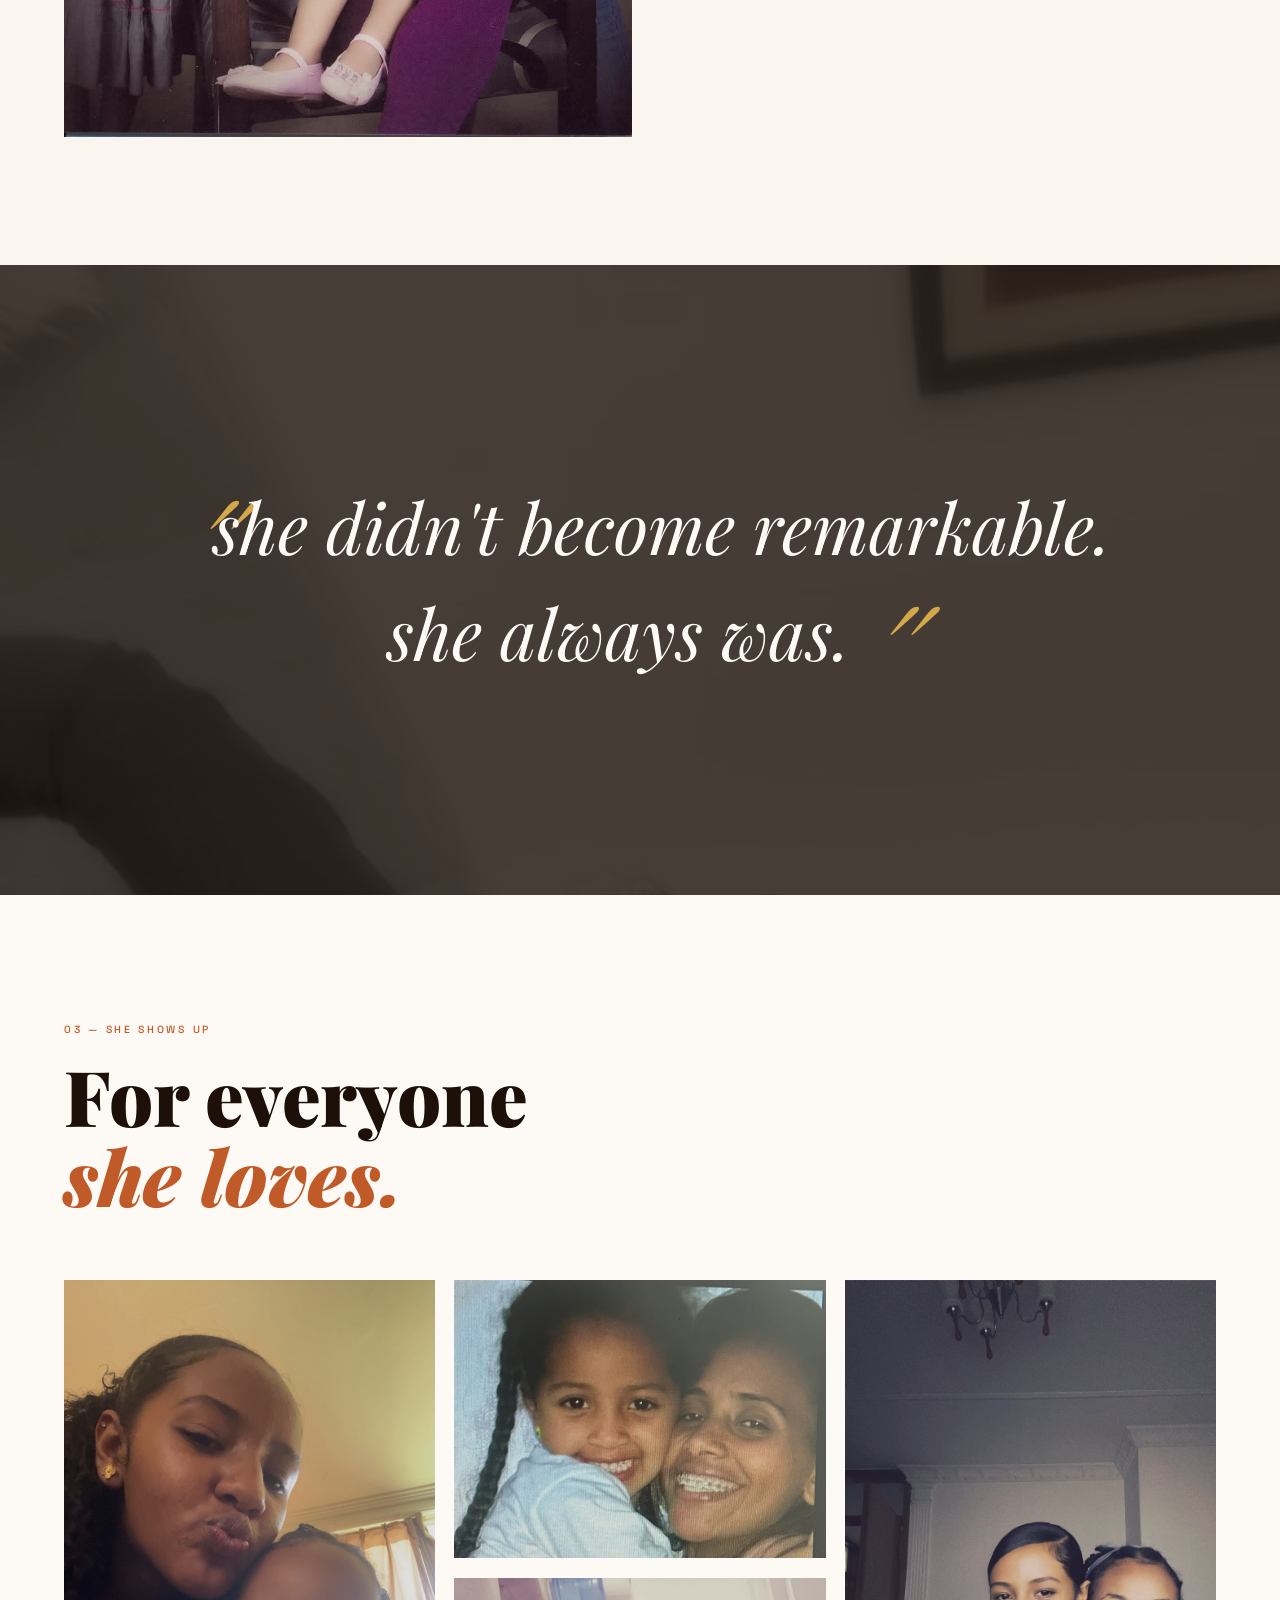
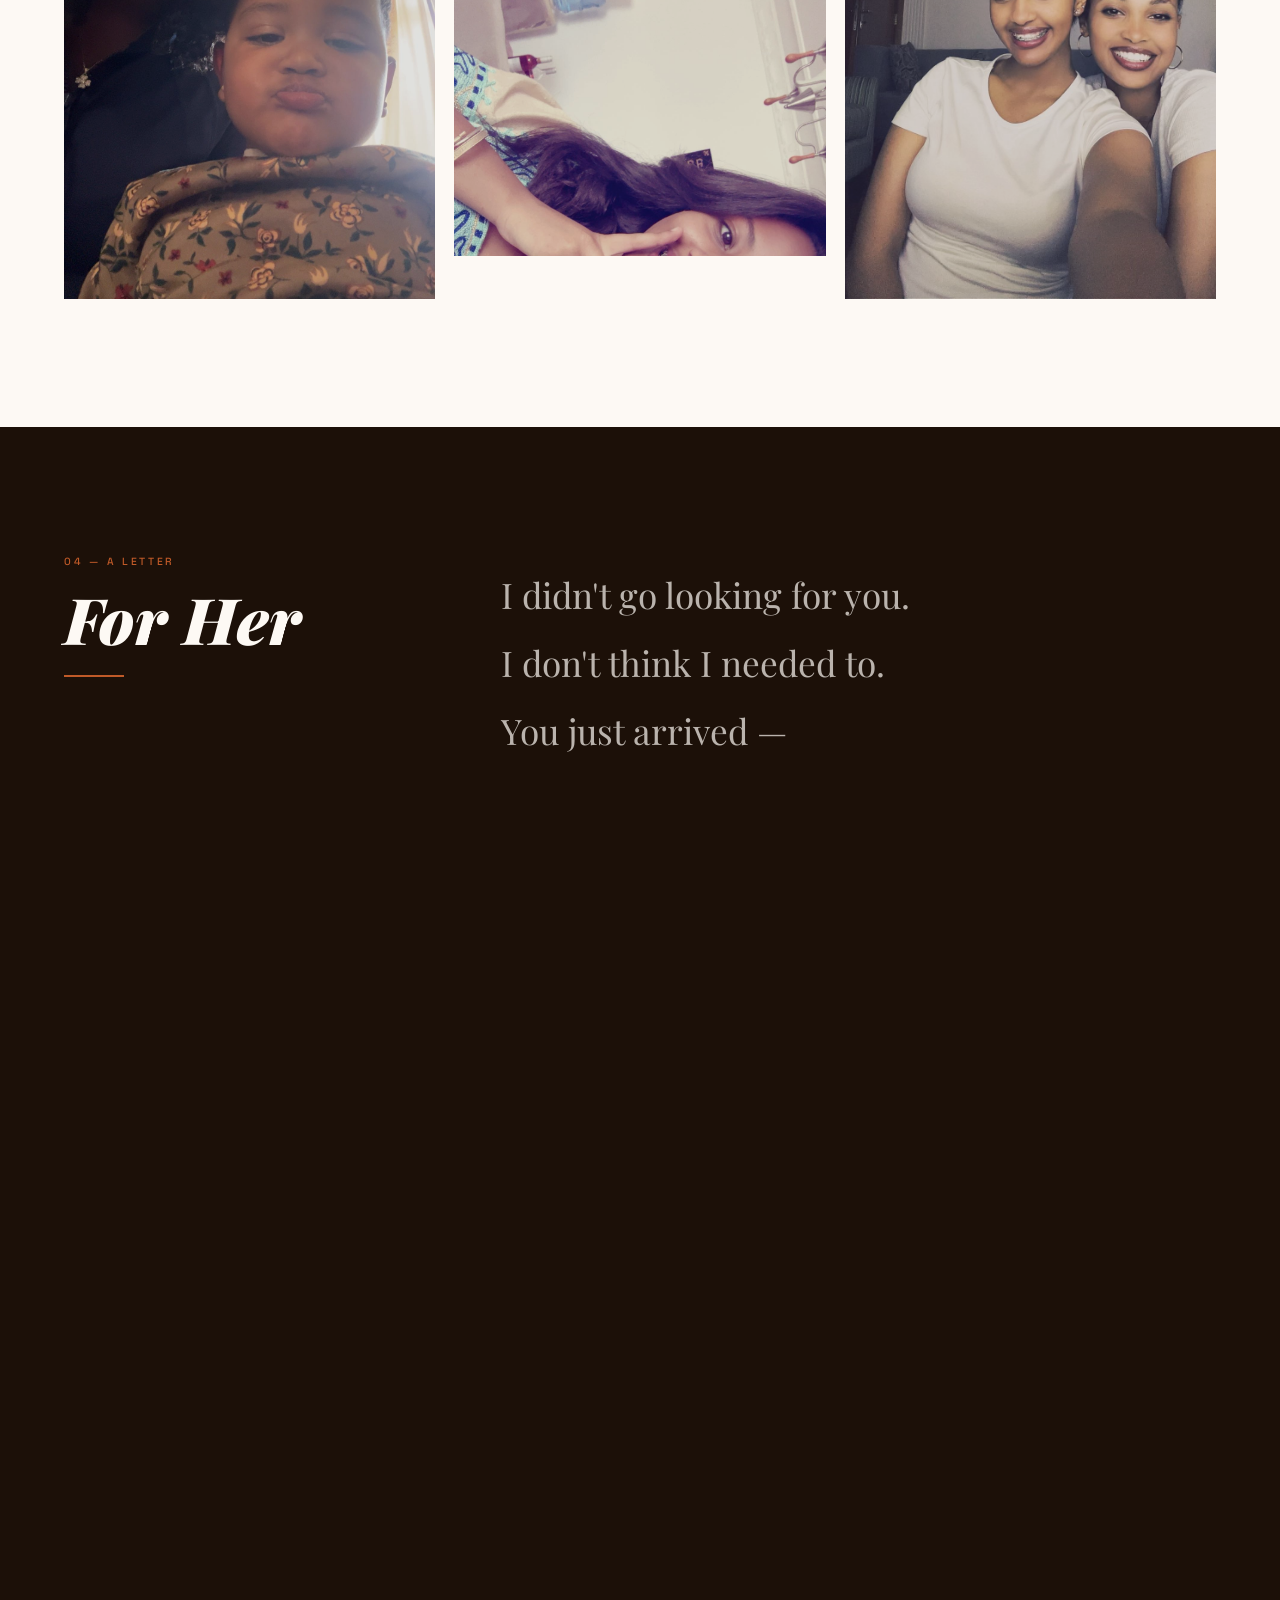
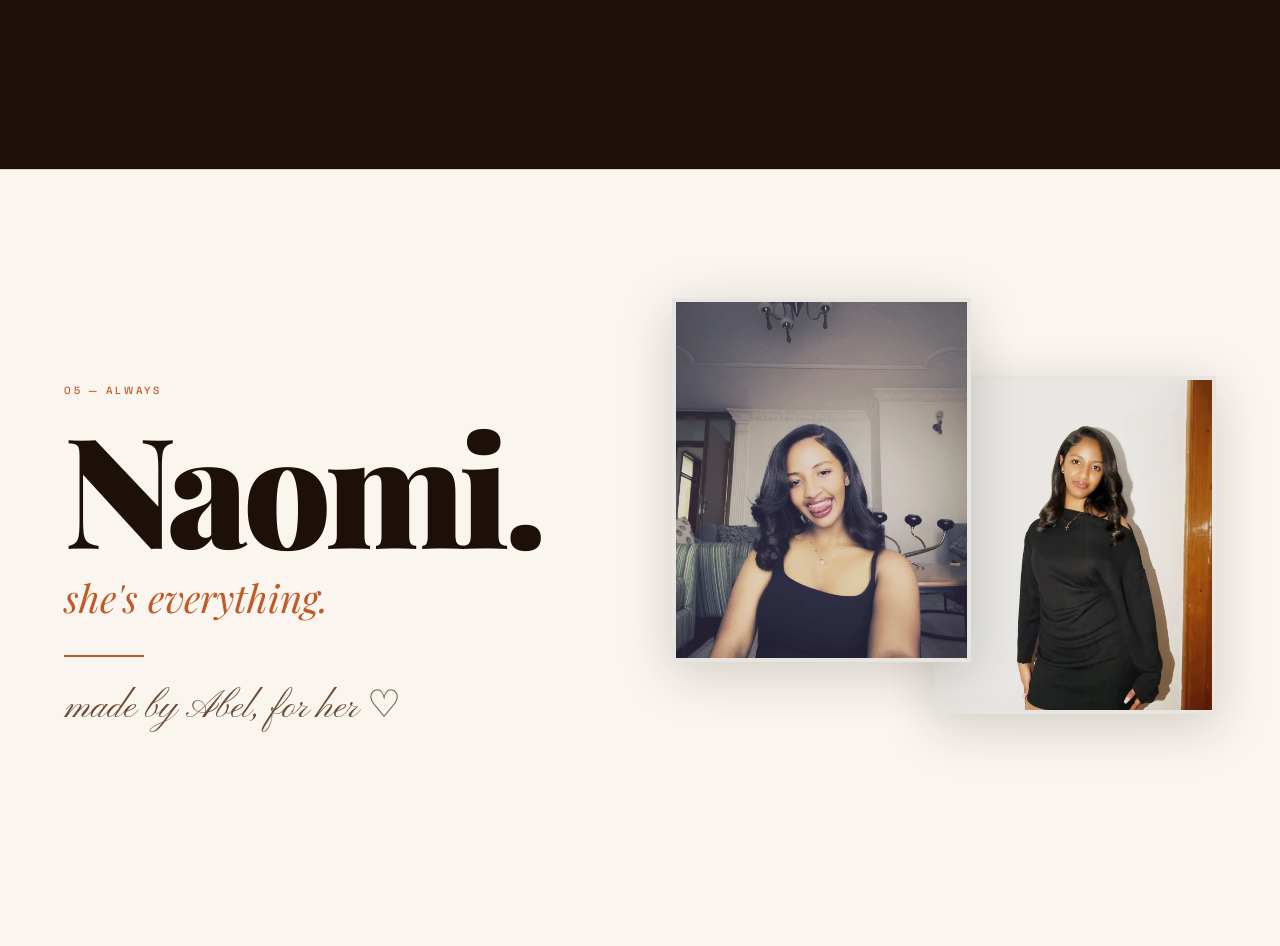
==== commit afe258f4: "Redesign naomi/ with warm editorial theme Completely new UI — cream/parchment background, terracotta" ====
--- a/naomi/index.html
+++ b/naomi/index.html
@@ -6,216 +6,222 @@
   <title>For Naomi</title>
   <link rel="preconnect" href="https://fonts.googleapis.com" />
   <link rel="preconnect" href="https://fonts.gstatic.com" crossorigin />
-  <link href="https://fonts.googleapis.com/css2?family=Cormorant+Garamond:ital,wght@0,300;0,400;0,600;0,700;1,300;1,400;1,600;1,700&family=DM+Sans:wght@300;400&family=Pinyon+Script&display=swap" rel="stylesheet" />
+  <link href="https://fonts.googleapis.com/css2?family=Playfair+Display:ital,wght@0,400;0,700;0,900;1,400;1,700&family=Space+Grotesk:wght@300;400;500&family=Pinyon+Script&display=swap" rel="stylesheet" />
   <link rel="stylesheet" href="styles.css" />
 </head>
 <body>
 
-  <!-- ─── Custom cursor ─── -->
-  <div class="cursor" id="cursor"></div>
-  <div class="cursor-dot" id="cursorDot"></div>
-
-  <!-- ─── Chapter nav dots ─── -->
-  <nav class="chapter-nav" id="chapterNav" aria-label="Chapter navigation">
-    <button class="chapter-nav__dot active" data-chapter="0" aria-label="Chapter 1"></button>
-    <button class="chapter-nav__dot" data-chapter="1" aria-label="Chapter 2"></button>
-    <button class="chapter-nav__dot" data-chapter="2" aria-label="Chapter 3"></button>
-    <button class="chapter-nav__dot" data-chapter="3" aria-label="Chapter 4"></button>
-    <button class="chapter-nav__dot" data-chapter="4" aria-label="Chapter 5"></button>
-    <button class="chapter-nav__dot" data-chapter="5" aria-label="Chapter 6"></button>
-    <button class="chapter-nav__dot" data-chapter="6" aria-label="Chapter 7"></button>
-  </nav>
-
-  <!-- ══════════════════════════════════════════════
-       CHAPTER 1 — HERO
-  ══════════════════════════════════════════════ -->
-  <section class="chapter chapter--hero" id="ch1" data-chapter="0">
-    <div class="hero__bg">
-      <img src="photos/roses.jpg" alt="" class="hero__photo" />
-      <div class="hero__overlay"></div>
-    </div>
-    <div class="hero__particles" id="heroParticles"></div>
-    <div class="hero__content">
-      <p class="hero__eyebrow">through abel's eyes</p>
-      <h1 class="hero__name">Naomi</h1>
-      <p class="hero__sub">a story told in light &amp; love</p>
-    </div>
-    <div class="hero__scroll">
-      <span class="hero__scroll-line"></span>
-    </div>
-  </section>
-
-  <!-- ══════════════════════════════════════════════
-       CHAPTER 2 — "She Walked In"
-  ══════════════════════════════════════════════ -->
-  <section class="chapter chapter--editorial" id="ch2" data-chapter="1">
-    <div class="editorial__label" data-reveal>chapter ii</div>
-    <h2 class="editorial__title" data-reveal>She Walked In</h2>
-
-    <div class="editorial__grid">
-      <div class="editorial__photo editorial__photo--main magnetic" data-reveal data-delay="0">
+  <!-- ══════════════════════════════════════════════
+       SECTION 1 — HERO
+  ══════════════════════════════════════════════ -->
+  <section class="s-hero" id="s1">
+    <div class="hero-img-wrap">
+      <img src="photos/roses.jpg" alt="Naomi" class="hero-img" />
+    </div>
+    <div class="hero-content">
+      <span class="hero-tag">a collection for</span>
+      <h1 class="hero-name">Naomi</h1>
+      <span class="hero-sub">by Abel &mdash; with everything</span>
+    </div>
+    <a class="hero-down" href="#s2" aria-label="Scroll down">
+      <span class="hero-down__label">scroll</span>
+      <span class="hero-down__line"></span>
+    </a>
+  </section>
+
+  <!-- ══════════════════════════════════════════════
+       SECTION 2 — FEATURE "She Is"
+  ══════════════════════════════════════════════ -->
+  <section class="s-feature" id="s2">
+    <div class="feature-text" data-reveal>
+      <p class="label-tag">01 &mdash; she is</p>
+      <h2 class="feature-heading">
+        The kind of<br />
+        <em>beautiful</em><br />
+        you can't look<br />
+        away from.
+      </h2>
+      <p class="feature-body">
+        There's no good explanation for it.<br />
+        She just has something.
+      </p>
+    </div>
+    <div class="feature-photos">
+      <div class="feature-photo feature-photo--a" data-reveal data-delay="80">
         <img src="photos/glam-wavy.jpg" alt="Naomi" />
-        <span class="editorial__caption">effortlessly herself</span>
-      </div>
-      <div class="editorial__photo editorial__photo--top-right magnetic" data-reveal data-delay="120">
+      </div>
+      <div class="feature-photo feature-photo--b" data-reveal data-delay="200">
+        <img src="photos/roses.jpg" alt="Naomi" />
+        <span class="feature-photo__badge">always her ♡</span>
+      </div>
+      <div class="feature-photo feature-photo--c" data-reveal data-delay="330">
         <img src="photos/glam-moody.jpg" alt="Naomi" />
-        <span class="editorial__caption">the eyes that say everything</span>
-      </div>
-      <div class="editorial__photo editorial__photo--bottom-right magnetic" data-reveal data-delay="240">
+      </div>
+    </div>
+  </section>
+
+  <!-- ══════════════════════════════════════════════
+       SECTION 3 — WIDE STRIP
+  ══════════════════════════════════════════════ -->
+  <section class="s-strip">
+    <div class="strip-inner">
+      <div class="strip-photo" data-reveal data-delay="0">
+        <img src="photos/black-dress.jpg" alt="Naomi" />
+        <p class="strip-cap">dressed &amp; ready</p>
+      </div>
+      <div class="strip-photo" data-reveal data-delay="110">
+        <img src="photos/glam-bed.jpg" alt="Naomi" />
+        <p class="strip-cap">soft &amp; sure</p>
+      </div>
+      <div class="strip-photo" data-reveal data-delay="220">
+        <img src="photos/black-offshoulder.jpg" alt="Naomi" />
+        <p class="strip-cap">effortless</p>
+      </div>
+      <div class="strip-photo" data-reveal data-delay="330">
         <img src="photos/glam-smile.jpg" alt="Naomi" />
-        <span class="editorial__caption">that smile ♡</span>
-      </div>
-    </div>
-  </section>
-
-  <!-- ══════════════════════════════════════════════
-       CHAPTER 3 — "She Was Always This Beautiful"
-  ══════════════════════════════════════════════ -->
-  <section class="chapter chapter--throwback" id="ch3" data-chapter="2">
-    <div class="throwback__header" data-reveal>
-      <div class="throwback__label">chapter iii</div>
-      <h2 class="throwback__title">She Was Always<br /><em>This Beautiful</em></h2>
-      <p class="throwback__hint">scroll →</p>
-    </div>
-
-    <div class="throwback__track-wrap">
-      <div class="throwback__track" id="throwbackTrack">
-
-        <article class="throwback__card vintage">
-          <div class="throwback__frame">
-            <img src="photos/baby-infant.jpg" alt="Baby Naomi" />
-          </div>
-          <p class="throwback__cap">from day one ♡</p>
-        </article>
-
-        <article class="throwback__card vintage">
-          <div class="throwback__frame">
-            <img src="photos/baby-toddler.jpg" alt="Toddler Naomi" />
-          </div>
-          <p class="throwback__cap">she had this look even then</p>
-        </article>
-
-        <article class="throwback__card vintage-soft">
-          <div class="throwback__frame">
-            <img src="photos/young-birthday.jpg" alt="Young Naomi at birthday" />
-          </div>
-          <p class="throwback__cap">already the life of the room</p>
-        </article>
-
-        <article class="throwback__card warm">
-          <div class="throwback__frame">
-            <img src="photos/family-sisters.jpg" alt="Naomi with sisters" />
-          </div>
-          <p class="throwback__cap">made from love</p>
-        </article>
-
-        <article class="throwback__card warm">
-          <div class="throwback__frame">
-            <img src="photos/family-portrait.jpg" alt="Family portrait" />
-          </div>
-          <p class="throwback__cap">her roots ♡</p>
-        </article>
-
-        <article class="throwback__card">
-          <div class="throwback__frame">
-            <img src="photos/glam-curly.jpg" alt="Naomi now" />
-          </div>
-          <p class="throwback__cap">and then she became <em>her</em></p>
-        </article>
-
-      </div>
-    </div>
-  </section>
-
-  <!-- ══════════════════════════════════════════════
-       CHAPTER 4 — "She Shows Up"
-  ══════════════════════════════════════════════ -->
-  <section class="chapter chapter--people" id="ch4" data-chapter="3">
-    <div class="people__header" data-reveal>
-      <div class="people__label">chapter iv</div>
-      <h2 class="people__title">She Shows Up</h2>
-      <p class="people__sub">for everyone she loves.</p>
-    </div>
-
-    <div class="people__mosaic">
-      <div class="people__item" data-reveal data-delay="0">
+        <p class="strip-cap">that smile ♡</p>
+      </div>
+    </div>
+  </section>
+
+  <!-- ══════════════════════════════════════════════
+       SECTION 4 — THROWBACK "Before I Knew You"
+  ══════════════════════════════════════════════ -->
+  <section class="s-throwback" id="s4">
+    <div class="throwback-head" data-reveal>
+      <p class="label-tag">02 &mdash; before i knew you</p>
+      <h2 class="throwback-title">She Was Always<br /><em>This Girl.</em></h2>
+    </div>
+
+    <div class="throwback-grid">
+      <div class="tb-item tb-item--big" data-reveal data-delay="0">
+        <img src="photos/baby-infant.jpg" alt="Baby Naomi" />
+        <div class="tb-caption">
+          <span class="tb-year">day one</span>
+          <span class="tb-note">from the very beginning ♡</span>
+        </div>
+      </div>
+      <div class="tb-item" data-reveal data-delay="120">
+        <img src="photos/baby-toddler.jpg" alt="Toddler Naomi" />
+        <div class="tb-caption">
+          <span class="tb-year">little one</span>
+          <span class="tb-note">already had the look</span>
+        </div>
+      </div>
+      <div class="tb-item" data-reveal data-delay="200">
+        <img src="photos/young-birthday.jpg" alt="Young Naomi" />
+        <div class="tb-caption">
+          <span class="tb-year">growing up</span>
+          <span class="tb-note">life of every room</span>
+        </div>
+      </div>
+      <div class="tb-item" data-reveal data-delay="280">
+        <img src="photos/family-sisters.jpg" alt="Naomi with sisters" />
+        <div class="tb-caption">
+          <span class="tb-year">family</span>
+          <span class="tb-note">made from love</span>
+        </div>
+      </div>
+      <div class="tb-item tb-item--wide" data-reveal data-delay="360">
+        <img src="photos/family-portrait.jpg" alt="Family portrait" />
+        <div class="tb-caption">
+          <span class="tb-year">her roots</span>
+          <span class="tb-note">where she comes from ♡</span>
+        </div>
+      </div>
+    </div>
+  </section>
+
+  <!-- ══════════════════════════════════════════════
+       SECTION 5 — FULL-WIDTH QUOTE BREAK
+  ══════════════════════════════════════════════ -->
+  <section class="s-quote">
+    <div class="quote-photo-wrap">
+      <img src="photos/glam-curly.jpg" alt="Naomi" class="quote-photo" />
+      <div class="quote-overlay"></div>
+    </div>
+    <blockquote class="quote-text" data-reveal>
+      <span>"</span>she didn't become remarkable.<br />
+      she always was.<span>"</span>
+    </blockquote>
+  </section>
+
+  <!-- ══════════════════════════════════════════════
+       SECTION 6 — HER PEOPLE "She Shows Up"
+  ══════════════════════════════════════════════ -->
+  <section class="s-people" id="s6">
+    <div class="people-head" data-reveal>
+      <p class="label-tag">03 &mdash; she shows up</p>
+      <h2 class="people-title">For everyone<br /><em>she loves.</em></h2>
+    </div>
+
+    <div class="people-layout">
+      <div class="people-item people-item--tall" data-reveal data-delay="0">
         <img src="photos/with-baby-kiss.jpg" alt="Naomi with baby" />
-        <p class="people__caption">she loves with her whole heart</p>
-      </div>
-      <div class="people__item" data-reveal data-delay="100">
-        <img src="photos/with-little-one.jpg" alt="Naomi with little one" />
-        <p class="people__caption">everyone's favourite person</p>
-      </div>
-      <div class="people__item" data-reveal data-delay="200">
-        <img src="photos/with-friend.jpg" alt="Naomi with friend" />
-        <p class="people__caption">she brings the energy</p>
-      </div>
-      <div class="people__item" data-reveal data-delay="300">
+        <p class="people-cap">she loves with her whole heart</p>
+      </div>
+      <div class="people-col">
+        <div class="people-item" data-reveal data-delay="120">
+          <img src="photos/with-little-one.jpg" alt="Naomi with little one" />
+          <p class="people-cap">everyone's favourite person</p>
+        </div>
+        <div class="people-item" data-reveal data-delay="240">
+          <img src="photos/with-friend.jpg" alt="Naomi with friend" />
+          <p class="people-cap">she brings the energy</p>
+        </div>
+      </div>
+      <div class="people-item people-item--tall" data-reveal data-delay="360">
         <img src="photos/with-sister.jpg" alt="Naomi with sister" />
-        <p class="people__caption">her person ♡</p>
-      </div>
-    </div>
-  </section>
-
-  <!-- ══════════════════════════════════════════════
-       CHAPTER 5 — "The Look"
-  ══════════════════════════════════════════════ -->
-  <section class="chapter chapter--look" id="ch5" data-chapter="4">
-    <div class="look__split">
-      <div class="look__panel look__panel--left magnetic">
-        <img src="photos/black-dress.jpg" alt="Naomi" class="look__img" />
-        <div class="look__vignette"></div>
-      </div>
-      <div class="look__divider"></div>
-      <div class="look__panel look__panel--right magnetic">
-        <img src="photos/black-offshoulder.jpg" alt="Naomi" class="look__img" />
-        <div class="look__vignette"></div>
-      </div>
-    </div>
-    <div class="look__word" data-reveal>her.</div>
-    <div class="look__label" data-reveal>chapter v</div>
-  </section>
-
-  <!-- ══════════════════════════════════════════════
-       CHAPTER 6 — "A Letter"
-  ══════════════════════════════════════════════ -->
-  <section class="chapter chapter--letter" id="ch6" data-chapter="5">
-    <div class="letter__inner">
-      <div class="letter__rule" data-reveal></div>
-      <p class="letter__chapter" data-reveal>chapter vi</p>
-      <h2 class="letter__title" data-reveal>A Letter</h2>
-      <div class="letter__body" id="letterBody">
-        <p class="letter__line">I didn't go looking for you.</p>
-        <p class="letter__line">I don't think I needed to.</p>
-        <p class="letter__line">You just arrived — and suddenly everything made sense.</p>
-        <p class="letter__line">I've seen you laugh until you forget yourself.</p>
-        <p class="letter__line">I've seen you be someone's whole world.</p>
-        <p class="letter__line">I've seen you soft, and sure, and stunning.</p>
-        <p class="letter__line">And I think about it —</p>
-        <p class="letter__line">how even before I knew you,</p>
-        <p class="letter__line">you were somewhere out there</p>
-        <p class="letter__line">already being this remarkable.</p>
-        <p class="letter__line">You don't need me to tell you how beautiful you are.</p>
-        <p class="letter__line">But I will anyway.</p>
-        <p class="letter__line">Every single day.</p>
-        <p class="letter__line letter__line--signature">— Abel</p>
-      </div>
-    </div>
-  </section>
-
-  <!-- ══════════════════════════════════════════════
-       CHAPTER 7 — CLOSING
-  ══════════════════════════════════════════════ -->
-  <section class="chapter chapter--close" id="ch7" data-chapter="6">
-    <div class="close__bg">
-      <img src="photos/glam-bed.jpg" alt="Naomi" class="close__photo" />
-      <div class="close__overlay"></div>
-    </div>
-    <div class="close__content" data-reveal>
-      <p class="close__chapter">chapter vii</p>
-      <h2 class="close__name">Naomi.</h2>
-      <p class="close__line">she's everything.</p>
-      <p class="close__made">made by abel, for her.</p>
+        <p class="people-cap">her person ♡</p>
+      </div>
+    </div>
+  </section>
+
+  <!-- ══════════════════════════════════════════════
+       SECTION 7 — LETTER "A Letter to Her"
+  ══════════════════════════════════════════════ -->
+  <section class="s-letter" id="s7">
+    <div class="letter-wrap">
+      <div class="letter-side" data-reveal>
+        <p class="label-tag">04 &mdash; a letter</p>
+        <h2 class="letter-heading">For Her</h2>
+        <div class="letter-rule"></div>
+      </div>
+      <div class="letter-body" id="letterBody">
+        <p class="l-line">I didn't go looking for you.</p>
+        <p class="l-line">I don't think I needed to.</p>
+        <p class="l-line">You just arrived —</p>
+        <p class="l-line">and suddenly everything made sense.</p>
+        <p class="l-line">I've seen you laugh until you forget yourself.</p>
+        <p class="l-line">I've seen you be someone's whole world.</p>
+        <p class="l-line">I've seen you soft, and sure, and stunning.</p>
+        <p class="l-line">And I think about it —</p>
+        <p class="l-line">how even before I knew you,</p>
+        <p class="l-line">you were out there somewhere,</p>
+        <p class="l-line">already being this remarkable.</p>
+        <p class="l-line">You don't need me to tell you.</p>
+        <p class="l-line">But I will.</p>
+        <p class="l-line">Every single day.</p>
+        <p class="l-line l-line--sig">— Abel</p>
+      </div>
+    </div>
+  </section>
+
+  <!-- ══════════════════════════════════════════════
+       SECTION 8 — CLOSING
+  ══════════════════════════════════════════════ -->
+  <section class="s-close" id="s8">
+    <div class="close-inner" data-reveal>
+      <p class="label-tag" style="color:var(--amber)">05 &mdash; always</p>
+      <h2 class="close-name">Naomi.</h2>
+      <p class="close-line">she's everything.</p>
+      <div class="close-rule"></div>
+      <p class="close-made">made by Abel, for her ♡</p>
+    </div>
+    <div class="close-photos">
+      <img src="photos/glam-smile.jpg" alt="" class="close-photo cp1" data-reveal data-delay="0" />
+      <img src="photos/black-dress.jpg" alt="" class="close-photo cp2" data-reveal data-delay="150" />
+      <img src="photos/with-sister.jpg" alt="" class="close-photo cp3" data-reveal data-delay="300" />
     </div>
   </section>
 
--- a/naomi/styles.css
+++ b/naomi/styles.css
@@ -1,870 +1,707 @@
 /* ═══════════════════════════════════════════════════════════
-   FOR NAOMI — Dark Cinematic Editorial
-   7 chapters · vanilla CSS · no build tools
-═══════════════════════════════════════════════════════════ */
-
-/* ── Design tokens ── */
+   FOR NAOMI — Warm Editorial / Golden Hour
+   Cream · Terracotta · Amber · Deep Espresso
+═══════════════════════════════════════════════════════════ */
+
+/* ── Tokens ── */
 :root {
-  --bg:         #0c0a0e;
-  --surface:    #151018;
-  --gold:       #c8a96e;
-  --gold-light: #e8cfa0;
-  --gold-dim:   rgba(200, 169, 110, 0.18);
-  --rose:       #9e3d5a;
-  --blush:      #e8b4c0;
-  --cream:      #f2ece4;
-  --dim:        rgba(242, 236, 228, 0.50);
-  --dimmer:     rgba(242, 236, 228, 0.30);
-
-  --font-title:  'Cormorant Garamond', Georgia, serif;
-  --font-body:   'DM Sans', sans-serif;
-  --font-script: 'Pinyon Script', cursive;
-
-  --grain-url: url("data:image/svg+xml,%3Csvg xmlns='http://www.w3.org/2000/svg' width='300' height='300'%3E%3Cfilter id='n'%3E%3CfeTurbulence type='fractalNoise' baseFrequency='0.72' numOctaves='4' stitchTiles='stitch'/%3E%3CfeColorMatrix type='saturate' values='0'/%3E%3C/filter%3E%3Crect width='300' height='300' filter='url(%23n)' opacity='0.38'/%3E%3C/svg%3E");
+  --bg:        #faf6ef;
+  --bg-alt:    #f4ece0;
+  --bg-dark:   #1c1008;
+  --amber:     #c05a28;
+  --amber-lt:  #e07844;
+  --rose:      #c47878;
+  --gold:      #d4a84a;
+  --text:      #1c1008;
+  --text-mid:  #6b4c38;
+  --text-dim:  #b09882;
+  --cream:     #fdf9f4;
+  --rule:      rgba(192, 90, 40, 0.22);
+
+  --serif:   'Playfair Display', Georgia, serif;
+  --sans:    'Space Grotesk', sans-serif;
+  --script:  'Pinyon Script', cursive;
 }
 
 /* ── Reset ── */
 *, *::before, *::after { box-sizing: border-box; margin: 0; padding: 0; }
 html { scroll-behavior: smooth; font-size: 16px; }
-body {
-  background: var(--bg);
-  color: var(--cream);
-  font-family: var(--font-body);
-  font-weight: 300;
-  overflow-x: hidden;
-  cursor: none;
-}
+body { background: var(--bg); color: var(--text); font-family: var(--sans); font-weight: 300; overflow-x: hidden; }
 img { display: block; max-width: 100%; }
-button { background: none; border: none; cursor: pointer; }
-
-/* ── Film grain overlay (global) ── */
-body::after {
-  content: '';
-  position: fixed;
-  inset: 0;
-  pointer-events: none;
-  z-index: 999;
-  background-image: var(--grain-url);
-  background-size: 200px 200px;
-  mix-blend-mode: overlay;
-  opacity: 0.25;
-}
-
-/* ═══════════════════════════════════════════════════════════
-   CUSTOM CURSOR
-═══════════════════════════════════════════════════════════ */
-.cursor {
-  position: fixed;
-  width: 28px;
-  height: 28px;
-  border: 1.5px solid var(--gold);
-  border-radius: 50%;
-  pointer-events: none;
-  z-index: 1000;
-  transform: translate(-50%, -50%);
-  transition: transform 0.12s ease, width 0.2s ease, height 0.2s ease, opacity 0.2s ease, border-color 0.2s ease;
-  mix-blend-mode: screen;
-}
-
-.cursor-dot {
-  position: fixed;
-  width: 5px;
-  height: 5px;
-  background: var(--gold);
-  border-radius: 50%;
-  pointer-events: none;
-  z-index: 1001;
-  transform: translate(-50%, -50%);
-  transition: none;
-}
-
-body:has(a:hover) .cursor,
-body:has(button:hover) .cursor,
-body:has(.magnetic:hover) .cursor {
-  width: 50px;
-  height: 50px;
-  border-color: var(--gold-light);
-}
-
-@media (hover: none) {
-  .cursor, .cursor-dot { display: none; }
-  body { cursor: auto; }
-}
-
-/* ═══════════════════════════════════════════════════════════
-   CHAPTER NAV DOTS
-═══════════════════════════════════════════════════════════ */
-.chapter-nav {
-  position: fixed;
-  left: 1.6rem;
-  top: 50%;
-  transform: translateY(-50%);
-  z-index: 100;
-  display: flex;
-  flex-direction: column;
-  gap: 10px;
-  opacity: 0;
-  transition: opacity 0.4s ease;
-}
-
-.chapter-nav.visible { opacity: 1; }
-
-.chapter-nav__dot {
-  width: 7px;
-  height: 7px;
-  border-radius: 50%;
-  background: rgba(200, 169, 110, 0.3);
-  transition: background 0.3s ease, transform 0.3s ease;
-}
-
-.chapter-nav__dot.active {
-  background: var(--gold);
-  transform: scale(1.5);
-}
-
-/* ═══════════════════════════════════════════════════════════
-   SCROLL REVEAL
-═══════════════════════════════════════════════════════════ */
+
+/* ── Shared helpers ── */
+.label-tag {
+  font-family: var(--sans);
+  font-size: 0.65rem;
+  font-weight: 500;
+  letter-spacing: 0.26em;
+  text-transform: uppercase;
+  color: var(--amber);
+  margin-bottom: 1.2rem;
+  display: block;
+}
+
 [data-reveal] {
   opacity: 0;
-  transform: translateY(36px);
-  transition: opacity 0.8s ease, transform 0.8s cubic-bezier(0.16, 1, 0.3, 1);
-}
-
-[data-reveal].revealed {
-  opacity: 1;
-  transform: translateY(0);
-}
-
-/* ═══════════════════════════════════════════════════════════
-   CHAPTER — shared
-═══════════════════════════════════════════════════════════ */
-.chapter {
-  position: relative;
+  transform: translateY(32px);
+  transition: opacity 0.75s ease, transform 0.75s cubic-bezier(0.16, 1, 0.3, 1);
+}
+[data-reveal].revealed { opacity: 1; transform: translateY(0); }
+
+/* ═══════════════════════════════════════════════════════════
+   SECTION 1 — HERO
+═══════════════════════════════════════════════════════════ */
+.s-hero {
+  position: relative;
+  height: 100vh;
+  min-height: 600px;
+  display: flex;
+  align-items: flex-end;
+  overflow: hidden;
+}
+
+.hero-img-wrap {
+  position: absolute;
+  inset: 0;
+}
+
+.hero-img {
+  width: 100%;
+  height: 100%;
+  object-fit: cover;
+  object-position: center 15%;
+  filter: brightness(0.72) saturate(0.8) contrast(1.05);
+  transform: scale(1.06);
+  animation: heroZoom 12s ease forwards;
+}
+
+@keyframes heroZoom {
+  to { transform: scale(1); }
+}
+
+/* Right-side gradient fade to expose text */
+.s-hero::before {
+  content: '';
+  position: absolute;
+  inset: 0;
+  background: linear-gradient(
+    105deg,
+    rgba(28, 16, 8, 0.72) 0%,
+    rgba(28, 16, 8, 0.38) 50%,
+    rgba(28, 16, 8, 0.15) 100%
+  );
+  z-index: 1;
+}
+
+/* Bottom fade */
+.s-hero::after {
+  content: '';
+  position: absolute;
+  bottom: 0; left: 0; right: 0;
+  height: 45%;
+  background: linear-gradient(to top, rgba(250,246,239,0.9), transparent);
+  z-index: 1;
+}
+
+.hero-content {
+  position: relative;
+  z-index: 2;
+  padding: 0 5vw 6rem;
+  display: flex;
+  flex-direction: column;
+}
+
+.hero-tag {
+  font-family: var(--sans);
+  font-size: 0.7rem;
+  letter-spacing: 0.3em;
+  text-transform: uppercase;
+  color: var(--gold);
+  margin-bottom: 0.8rem;
+  opacity: 0;
+  animation: hUp 1s ease forwards 0.5s;
+}
+
+.hero-name {
+  font-family: var(--serif);
+  font-size: clamp(5.5rem, 18vw, 16rem);
+  font-weight: 900;
+  color: var(--cream);
+  line-height: 0.88;
+  letter-spacing: -0.04em;
+  text-shadow: 0 4px 60px rgba(0,0,0,0.35);
+  opacity: 0;
+  animation: hUp 1.1s ease forwards 0.75s;
+}
+
+.hero-sub {
+  font-family: var(--script);
+  font-size: clamp(1.5rem, 4vw, 2.6rem);
+  color: var(--gold);
+  margin-top: 0.9rem;
+  opacity: 0;
+  animation: hUp 1s ease forwards 1.1s;
+}
+
+.hero-down {
+  position: absolute;
+  bottom: 2.5rem;
+  right: 4rem;
+  z-index: 2;
+  display: flex;
+  flex-direction: column;
+  align-items: center;
+  gap: 0.6rem;
+  text-decoration: none;
+  opacity: 0;
+  animation: hUp 1s ease forwards 1.6s;
+}
+
+.hero-down__label {
+  font-family: var(--sans);
+  font-size: 0.6rem;
+  letter-spacing: 0.22em;
+  text-transform: uppercase;
+  color: var(--text-dim);
+  writing-mode: vertical-rl;
+}
+
+.hero-down__line {
+  display: block;
+  width: 1px;
+  height: 48px;
+  background: linear-gradient(to bottom, var(--amber), transparent);
+  animation: linePulse 2.2s ease-in-out infinite 2s;
+}
+
+@keyframes hUp {
+  from { opacity: 0; transform: translateY(24px); }
+  to   { opacity: 1; transform: translateY(0); }
+}
+@keyframes linePulse {
+  0%, 100% { transform: scaleY(1); opacity: 1; }
+  50%       { transform: scaleY(0.5); opacity: 0.4; }
+}
+
+/* ═══════════════════════════════════════════════════════════
+   SECTION 2 — FEATURE
+═══════════════════════════════════════════════════════════ */
+.s-feature {
+  display: grid;
+  grid-template-columns: 1fr 1.4fr;
   min-height: 100vh;
-}
-
-/* ═══════════════════════════════════════════════════════════
-   CHAPTER 1 — HERO
-═══════════════════════════════════════════════════════════ */
-.chapter--hero {
-  display: flex;
-  align-items: center;
+  background: var(--cream);
+  overflow: hidden;
+}
+
+.feature-text {
+  display: flex;
+  flex-direction: column;
   justify-content: center;
-  text-align: center;
+  padding: 6rem 4rem 6rem 6vw;
+  border-right: 1px solid var(--rule);
+}
+
+.feature-heading {
+  font-family: var(--serif);
+  font-size: clamp(3rem, 5.5vw, 6rem);
+  font-weight: 900;
+  line-height: 1.05;
+  color: var(--text);
+  margin-bottom: 2rem;
+}
+
+.feature-heading em {
+  font-style: italic;
+  color: var(--amber);
+}
+
+.feature-body {
+  font-family: var(--serif);
+  font-size: 1.15rem;
+  font-style: italic;
+  color: var(--text-mid);
+  line-height: 1.8;
+}
+
+/* Right side: 3 stacked/offset photos */
+.feature-photos {
+  position: relative;
+  padding: 4rem 3rem;
+  display: flex;
+  flex-direction: column;
+  gap: 1.2rem;
+  background: var(--bg-alt);
+}
+
+.feature-photo {
   overflow: hidden;
-}
-
-.hero__bg {
-  position: absolute;
-  inset: 0;
-}
-
-.hero__photo {
+  position: relative;
+}
+
+.feature-photo img {
   width: 100%;
   height: 100%;
   object-fit: cover;
   object-position: center top;
-  filter: brightness(0.55) saturate(0.7);
+  filter: brightness(0.9) saturate(0.88) contrast(1.04);
+  transition: transform 0.55s cubic-bezier(0.16, 1, 0.3, 1), filter 0.4s ease;
+}
+.feature-photo:hover img {
   transform: scale(1.04);
-  transition: transform 8s ease;
-}
-
-.chapter--hero.in-view .hero__photo { transform: scale(1); }
-
-.hero__overlay {
-  position: absolute;
-  inset: 0;
-  background: linear-gradient(
-    to bottom,
-    rgba(12, 10, 14, 0.5) 0%,
-    rgba(12, 10, 14, 0.25) 40%,
-    rgba(12, 10, 14, 0.6) 100%
-  );
-}
-
-.hero__particles {
-  position: absolute;
-  inset: 0;
-  pointer-events: none;
+  filter: brightness(0.96) saturate(0.96);
+}
+
+.feature-photo--a { height: 46%; margin-right: 3rem; }
+.feature-photo--b { height: 30%; margin-left: 3rem; }
+.feature-photo--c { height: 24%; margin-right: 5rem; }
+
+.feature-photo__badge {
+  position: absolute;
+  bottom: 0.75rem;
+  right: 0.75rem;
+  background: var(--amber);
+  color: var(--cream);
+  font-family: var(--sans);
+  font-size: 0.62rem;
+  letter-spacing: 0.14em;
+  text-transform: uppercase;
+  padding: 0.35rem 0.75rem;
+  border-radius: 20px;
+}
+
+/* ═══════════════════════════════════════════════════════════
+   SECTION 3 — STRIP
+═══════════════════════════════════════════════════════════ */
+.s-strip {
+  background: var(--bg-dark);
+  padding: 5rem 5vw;
+  overflow-x: auto;
+  scrollbar-width: none;
+}
+.s-strip::-webkit-scrollbar { display: none; }
+
+.strip-inner {
+  display: flex;
+  gap: 1.2rem;
+  width: max-content;
+}
+
+.strip-photo {
+  flex: 0 0 auto;
+  width: 260px;
+  display: flex;
+  flex-direction: column;
+  gap: 0.9rem;
+  transition: transform 0.35s ease;
+}
+.strip-photo:hover { transform: translateY(-8px); }
+
+.strip-photo img {
+  width: 100%;
+  height: 360px;
+  object-fit: cover;
+  object-position: center top;
+  filter: brightness(0.78) saturate(0.75) sepia(0.12);
+  transition: filter 0.4s ease;
+}
+.strip-photo:hover img { filter: brightness(0.9) saturate(0.9) sepia(0); }
+
+.strip-cap {
+  font-family: var(--serif);
+  font-size: 0.95rem;
+  font-style: italic;
+  color: var(--text-dim);
+  text-align: center;
+}
+
+/* ═══════════════════════════════════════════════════════════
+   SECTION 4 — THROWBACK
+═══════════════════════════════════════════════════════════ */
+.s-throwback {
+  background: var(--bg);
+  padding: 8rem 5vw;
+}
+
+.throwback-head { margin-bottom: 4rem; }
+
+.throwback-title {
+  font-family: var(--serif);
+  font-size: clamp(2.8rem, 6vw, 6.5rem);
+  font-weight: 900;
+  line-height: 1.05;
+  color: var(--text);
+}
+.throwback-title em { font-style: italic; color: var(--amber); }
+
+/* Bento-style grid */
+.throwback-grid {
+  display: grid;
+  grid-template-columns: repeat(4, 1fr);
+  grid-template-rows: auto auto;
+  gap: 1rem;
+}
+
+.tb-item {
+  position: relative;
   overflow: hidden;
-}
-
-.hero__content {
-  position: relative;
-  z-index: 2;
-}
-
-.hero__eyebrow {
-  font-family: var(--font-script);
-  font-size: clamp(1.4rem, 3vw, 2.2rem);
-  color: var(--gold);
-  letter-spacing: 0.05em;
-  margin-bottom: 0.5rem;
+  background: var(--bg-alt);
+  cursor: default;
+}
+.tb-item--big { grid-column: span 2; grid-row: span 2; }
+.tb-item--wide { grid-column: span 2; }
+
+.tb-item img {
+  width: 100%;
+  height: 100%;
+  min-height: 220px;
+  object-fit: cover;
+  object-position: center top;
+  filter: brightness(0.85) saturate(0.78) sepia(0.15) contrast(0.96);
+  transition: transform 0.5s cubic-bezier(0.16, 1, 0.3, 1), filter 0.4s ease;
+}
+.tb-item:hover img {
+  transform: scale(1.05);
+  filter: brightness(0.9) saturate(0.88) sepia(0.08);
+}
+
+.tb-caption {
+  position: absolute;
+  bottom: 0; left: 0; right: 0;
+  padding: 2rem 1.2rem 1rem;
+  background: linear-gradient(to top, rgba(28,16,8,0.82), transparent);
+  display: flex;
+  flex-direction: column;
+  gap: 0.2rem;
+  transform: translateY(4px);
   opacity: 0;
-  animation: heroFadeUp 1.2s ease forwards 0.6s;
-}
-
-.hero__name {
-  font-family: var(--font-title);
-  font-size: clamp(6rem, 18vw, 16rem);
-  font-weight: 300;
-  color: var(--cream);
-  line-height: 0.9;
-  letter-spacing: -0.03em;
-  text-shadow: 0 4px 60px rgba(0,0,0,0.6);
-  opacity: 0;
-  animation: heroFadeUp 1.4s ease forwards 0.9s;
-}
-
-.hero__sub {
-  font-family: var(--font-body);
-  font-size: clamp(0.75rem, 1.5vw, 0.9rem);
-  color: var(--dim);
-  letter-spacing: 0.25em;
-  text-transform: uppercase;
-  margin-top: 1.2rem;
-  opacity: 0;
-  animation: heroFadeUp 1.2s ease forwards 1.3s;
-}
-
-.hero__scroll {
-  position: absolute;
-  bottom: 2.5rem;
-  left: 50%;
-  transform: translateX(-50%);
-  z-index: 2;
-  opacity: 0;
-  animation: heroFadeUp 1s ease forwards 2s;
-}
-
-.hero__scroll-line {
-  display: block;
-  width: 1px;
-  height: 60px;
-  background: linear-gradient(to bottom, transparent, var(--gold), transparent);
-  margin: 0 auto;
-  animation: scrollPulse 2.4s ease-in-out infinite 2.2s;
-}
-
-@keyframes heroFadeUp {
-  from { opacity: 0; transform: translateY(28px); }
-  to   { opacity: 1; transform: translateY(0); }
-}
-
-@keyframes scrollPulse {
-  0%, 100% { transform: scaleY(1); opacity: 1; }
-  50%       { transform: scaleY(0.6); opacity: 0.4; }
-}
-
-/* Gold particles */
-.particle {
-  position: absolute;
-  bottom: -5%;
-  pointer-events: none;
-  opacity: 0;
-  color: var(--gold);
-  font-size: 0.7rem;
-  animation: particleFloat linear infinite;
-}
-
-@keyframes particleFloat {
-  0%   { opacity: 0; transform: translateY(0) translateX(0); }
-  8%   { opacity: 0.65; }
-  90%  { opacity: 0.2; }
-  100% { opacity: 0; transform: translateY(-110vh) translateX(var(--drift, 0px)); }
-}
-
-/* ═══════════════════════════════════════════════════════════
-   CHAPTER 2 — EDITORIAL "She Walked In"
-═══════════════════════════════════════════════════════════ */
-.chapter--editorial {
-  background: var(--bg);
-  padding: 8rem 4rem 8rem 7rem;
-  display: flex;
-  flex-direction: column;
-  justify-content: center;
-}
-
-.editorial__label {
-  font-family: var(--font-body);
-  font-size: 0.7rem;
-  letter-spacing: 0.3em;
+  transition: opacity 0.35s ease, transform 0.35s ease;
+}
+.tb-item:hover .tb-caption { opacity: 1; transform: translateY(0); }
+
+.tb-year {
+  font-family: var(--sans);
+  font-size: 0.6rem;
+  letter-spacing: 0.22em;
   text-transform: uppercase;
   color: var(--gold);
-  margin-bottom: 1rem;
-}
-
-.editorial__title {
-  font-family: var(--font-title);
-  font-size: clamp(3rem, 7vw, 7rem);
-  font-weight: 300;
+}
+.tb-note {
+  font-family: var(--serif);
+  font-size: 0.95rem;
   font-style: italic;
   color: var(--cream);
-  line-height: 1;
-  margin-bottom: 3.5rem;
-}
-
-.editorial__grid {
-  display: grid;
-  grid-template-columns: 1.6fr 1fr;
-  grid-template-rows: 1fr 1fr;
-  gap: 1.2rem;
-  max-width: 1100px;
-  height: 72vh;
-}
-
-.editorial__photo {
-  position: relative;
+}
+
+/* ═══════════════════════════════════════════════════════════
+   SECTION 5 — QUOTE BREAK
+═══════════════════════════════════════════════════════════ */
+.s-quote {
+  position: relative;
+  min-height: 70vh;
+  display: flex;
+  align-items: center;
+  justify-content: center;
   overflow: hidden;
-  cursor: none;
-}
-
-.editorial__photo img {
+}
+
+.quote-photo-wrap {
+  position: absolute;
+  inset: 0;
+}
+
+.quote-photo {
   width: 100%;
   height: 100%;
   object-fit: cover;
   object-position: center top;
-  filter: brightness(0.88) saturate(0.8) contrast(1.05);
-  transition: filter 0.5s ease, transform 0.6s cubic-bezier(0.16, 1, 0.3, 1);
-}
-
-.editorial__photo:hover img {
-  filter: brightness(0.95) saturate(0.9);
-  transform: scale(1.03);
-}
-
-.editorial__photo--main {
-  grid-row: 1 / 3;
-}
-
-.editorial__photo--top-right {
-  grid-column: 2;
-  grid-row: 1;
-}
-
-.editorial__photo--bottom-right {
-  grid-column: 2;
-  grid-row: 2;
-}
-
-.editorial__caption {
-  position: absolute;
-  bottom: 0.9rem;
-  left: 1rem;
-  font-family: var(--font-body);
-  font-size: 0.72rem;
-  letter-spacing: 0.18em;
-  text-transform: uppercase;
+  filter: brightness(0.45) saturate(0.55) sepia(0.2);
+}
+
+.quote-overlay {
+  position: absolute;
+  inset: 0;
+  background: rgba(28, 16, 8, 0.55);
+}
+
+.quote-text {
+  position: relative;
+  z-index: 2;
+  font-family: var(--serif);
+  font-size: clamp(2rem, 5.5vw, 5rem);
+  font-weight: 400;
+  font-style: italic;
+  color: var(--cream);
+  text-align: center;
+  line-height: 1.5;
+  padding: 2rem 6vw;
+  max-width: 1100px;
+}
+
+.quote-text span {
+  font-family: var(--script);
+  font-size: 1.7em;
   color: var(--gold);
-  opacity: 0;
-  transition: opacity 0.3s ease;
-}
-
-.editorial__photo:hover .editorial__caption { opacity: 1; }
-
-/* Gold border accent on hover */
-.editorial__photo::after {
-  content: '';
-  position: absolute;
-  inset: 0;
-  border: 1px solid transparent;
-  transition: border-color 0.4s ease;
-  pointer-events: none;
-}
-.editorial__photo:hover::after { border-color: rgba(200, 169, 110, 0.35); }
-
-/* ═══════════════════════════════════════════════════════════
-   CHAPTER 3 — THROWBACK "She Was Always This Beautiful"
-═══════════════════════════════════════════════════════════ */
-.chapter--throwback {
-  background: var(--surface);
-  padding: 8rem 0 6rem;
+  line-height: 0;
+  vertical-align: -0.35em;
+}
+
+/* ═══════════════════════════════════════════════════════════
+   SECTION 6 — HER PEOPLE
+═══════════════════════════════════════════════════════════ */
+.s-people {
+  background: var(--cream);
+  padding: 8rem 5vw;
+}
+
+.people-head { margin-bottom: 4rem; }
+
+.people-title {
+  font-family: var(--serif);
+  font-size: clamp(2.8rem, 6vw, 6.5rem);
+  font-weight: 900;
+  line-height: 1.05;
+  color: var(--text);
+}
+.people-title em { font-style: italic; color: var(--amber); }
+
+.people-layout {
+  display: grid;
+  grid-template-columns: 1fr 1fr 1fr;
+  grid-template-rows: auto;
+  gap: 1.2rem;
+  align-items: start;
+}
+
+.people-col {
+  display: flex;
+  flex-direction: column;
+  gap: 1.2rem;
+}
+
+.people-item {
+  position: relative;
   overflow: hidden;
-}
-
-.throwback__header {
-  padding: 0 4rem 0 7rem;
-  margin-bottom: 3.5rem;
-}
-
-.throwback__label {
-  font-family: var(--font-body);
-  font-size: 0.7rem;
-  letter-spacing: 0.3em;
-  text-transform: uppercase;
-  color: var(--gold);
-  margin-bottom: 1rem;
-}
-
-.throwback__title {
-  font-family: var(--font-title);
-  font-size: clamp(2.5rem, 5.5vw, 6rem);
-  font-weight: 300;
-  color: var(--cream);
-  line-height: 1.1;
-}
-
-.throwback__title em {
-  font-style: italic;
-  color: var(--gold-light);
-}
-
-.throwback__hint {
-  font-family: var(--font-body);
-  font-size: 0.72rem;
-  color: var(--dim);
-  letter-spacing: 0.2em;
-  margin-top: 1.2rem;
-}
-
-.throwback__track-wrap {
+  background: var(--bg-alt);
+}
+
+.people-item img {
   width: 100%;
-  overflow-x: auto;
-  overflow-y: hidden;
-  -webkit-overflow-scrolling: touch;
-  scrollbar-width: none;
-  cursor: grab;
-}
-
-.throwback__track-wrap:active { cursor: grabbing; }
-.throwback__track-wrap::-webkit-scrollbar { display: none; }
-
-/* Left-edge fade */
-.throwback__track-wrap::before,
-.throwback__track-wrap::after {
-  content: '';
-  position: absolute;
-  top: 0; bottom: 0;
-  width: 120px;
-  pointer-events: none;
-  z-index: 2;
-}
-.throwback__track-wrap::before {
-  left: 0;
-  background: linear-gradient(to right, var(--surface), transparent);
-}
-.throwback__track-wrap::after {
-  right: 0;
-  background: linear-gradient(to left, var(--surface), transparent);
-}
-
-.throwback__track {
-  display: flex;
-  gap: 1.5rem;
-  padding: 0.5rem 7rem 2rem 7rem;
-  width: max-content;
-  align-items: flex-start;
-}
-
-.throwback__card {
-  flex: 0 0 auto;
-  width: 300px;
-  display: flex;
-  flex-direction: column;
-  gap: 0.9rem;
-}
-
-.throwback__frame {
-  width: 100%;
-  height: 420px;
-  overflow: hidden;
-  position: relative;
-}
-
-.throwback__frame img {
-  width: 100%;
-  height: 100%;
   object-fit: cover;
   object-position: center top;
-  transition: transform 0.5s ease;
-}
-
-.throwback__card:hover .throwback__frame img { transform: scale(1.04); }
-
-/* Vintage filters */
-.throwback__card.vintage .throwback__frame img {
-  filter: sepia(0.65) brightness(0.88) contrast(0.9) saturate(0.6);
-}
-.throwback__card.vintage-soft .throwback__frame img {
-  filter: sepia(0.35) brightness(0.92) contrast(0.92) saturate(0.75);
-}
-.throwback__card.warm .throwback__frame img {
-  filter: sepia(0.18) brightness(0.9) contrast(0.95) saturate(0.85) warmth(1);
-}
-.throwback__card .throwback__frame img {
-  filter: brightness(0.88) saturate(0.85);
-}
-
-.throwback__cap {
-  font-family: var(--font-title);
-  font-size: 1.05rem;
-  font-style: italic;
-  color: var(--dim);
-  text-align: center;
-  padding: 0 0.5rem;
-}
-
-.throwback__cap em { color: var(--gold-light); font-style: italic; }
-
-/* ═══════════════════════════════════════════════════════════
-   CHAPTER 4 — "She Shows Up"
-═══════════════════════════════════════════════════════════ */
-.chapter--people {
-  background: var(--bg);
-  padding: 8rem 4rem 8rem 7rem;
-}
-
-.people__header { margin-bottom: 4rem; }
-
-.people__label {
-  font-family: var(--font-body);
-  font-size: 0.7rem;
-  letter-spacing: 0.3em;
-  text-transform: uppercase;
-  color: var(--gold);
-  margin-bottom: 1rem;
-}
-
-.people__title {
-  font-family: var(--font-title);
-  font-size: clamp(2.8rem, 6vw, 6.5rem);
-  font-weight: 300;
-  color: var(--cream);
-  line-height: 1;
-}
-
-.people__sub {
-  font-family: var(--font-title);
-  font-size: clamp(1.2rem, 2.5vw, 2rem);
-  font-style: italic;
-  color: var(--gold);
-  margin-top: 0.4rem;
-}
-
-.people__mosaic {
-  display: grid;
-  grid-template-columns: 1fr 1fr;
-  gap: 1.4rem;
-  max-width: 900px;
-}
-
-.people__item {
-  position: relative;
-  overflow: hidden;
-  border-radius: 2px;
-  aspect-ratio: 4 / 5;
-  transition: box-shadow 0.4s ease;
-}
-
-.people__item:hover {
-  box-shadow: 0 0 0 1px var(--gold), 0 16px 60px rgba(200, 169, 110, 0.15);
-}
-
-.people__item img {
-  width: 100%;
-  height: 100%;
-  object-fit: cover;
-  object-position: center top;
-  filter: brightness(0.82) saturate(0.82) contrast(1.05);
+  filter: brightness(0.88) saturate(0.85) contrast(1.02);
   transition: transform 0.55s cubic-bezier(0.16, 1, 0.3, 1), filter 0.4s ease;
-}
-
-.people__item:hover img {
-  transform: scale(1.04);
-  filter: brightness(0.88) saturate(0.9);
-}
-
-.people__caption {
-  position: absolute;
-  bottom: 0;
-  left: 0; right: 0;
-  padding: 1.8rem 1.2rem 1rem;
-  font-family: var(--font-title);
-  font-style: italic;
-  font-size: 1.05rem;
-  color: var(--cream);
-  background: linear-gradient(to top, rgba(12,10,14,0.85) 0%, transparent 100%);
-  opacity: 0;
-  transform: translateY(8px);
-  transition: opacity 0.35s ease, transform 0.35s ease;
-}
-
-.people__item:hover .people__caption {
-  opacity: 1;
-  transform: translateY(0);
-}
-
-/* ═══════════════════════════════════════════════════════════
-   CHAPTER 5 — "The Look"
-═══════════════════════════════════════════════════════════ */
-.chapter--look {
-  position: relative;
-  min-height: 100vh;
-  display: flex;
-  align-items: center;
-  justify-content: center;
-  overflow: hidden;
-}
-
-.look__split {
-  position: absolute;
-  inset: 0;
-  display: flex;
-}
-
-.look__panel {
-  flex: 1;
-  position: relative;
-  overflow: hidden;
-}
-
-.look__img {
-  width: 100%;
-  height: 100%;
-  object-fit: cover;
-  object-position: center top;
-  filter: brightness(0.55) saturate(0.7) contrast(1.05);
-  transition: filter 0.5s ease;
-}
-
-.look__panel:hover .look__img {
-  filter: brightness(0.7) saturate(0.85);
-}
-
-.look__vignette {
-  position: absolute;
-  inset: 0;
-  background: radial-gradient(ellipse at center, transparent 40%, rgba(12,10,14,0.5) 100%);
-  pointer-events: none;
-}
-
-.look__divider {
-  width: 1px;
-  background: var(--gold);
-  opacity: 0.5;
-  position: relative;
-  z-index: 2;
-  flex-shrink: 0;
-}
-
-.look__word {
-  position: relative;
-  z-index: 3;
-  font-family: var(--font-title);
-  font-size: clamp(4rem, 12vw, 12rem);
-  font-weight: 300;
+  display: block;
+}
+
+.people-item--tall { aspect-ratio: 3/5; }
+.people-item--tall img { height: 100%; }
+.people-col .people-item img { aspect-ratio: 4/3; }
+
+.people-item:hover img {
+  transform: scale(1.05);
+  filter: brightness(0.95) saturate(0.92);
+}
+
+.people-cap {
+  position: absolute;
+  bottom: 0; left: 0; right: 0;
+  padding: 1.8rem 1rem 0.9rem;
+  background: linear-gradient(to top, rgba(28,16,8,0.85), transparent);
+  font-family: var(--serif);
+  font-size: 1rem;
   font-style: italic;
   color: var(--cream);
-  text-shadow: 0 4px 80px rgba(0,0,0,0.8);
-  letter-spacing: -0.02em;
-  mix-blend-mode: screen;
+  opacity: 0;
+  transform: translateY(6px);
+  transition: opacity 0.35s ease, transform 0.35s ease;
+}
+.people-item:hover .people-cap { opacity: 1; transform: translateY(0); }
+
+/* Amber-border accent on hover */
+.people-item::after {
+  content: '';
+  position: absolute;
+  inset: 0;
+  border: 2px solid transparent;
+  transition: border-color 0.35s ease;
   pointer-events: none;
 }
-
-.look__label {
-  position: absolute;
-  bottom: 2rem;
-  right: 2.5rem;
-  z-index: 3;
-  font-family: var(--font-body);
-  font-size: 0.65rem;
-  letter-spacing: 0.3em;
-  text-transform: uppercase;
-  color: var(--gold);
-  opacity: 0.7;
-}
-
-/* ═══════════════════════════════════════════════════════════
-   CHAPTER 6 — "A Letter"
-═══════════════════════════════════════════════════════════ */
-.chapter--letter {
-  background: var(--surface);
-  display: flex;
-  align-items: center;
-  justify-content: center;
-  padding: 10rem 4rem;
-}
-
-.letter__inner {
-  max-width: 680px;
-  width: 100%;
-}
-
-.letter__rule {
-  height: 1px;
-  background: linear-gradient(to right, transparent, var(--gold), transparent);
-  margin-bottom: 3rem;
-}
-
-.letter__chapter {
-  font-family: var(--font-body);
-  font-size: 0.7rem;
-  letter-spacing: 0.3em;
-  text-transform: uppercase;
-  color: var(--gold);
-  margin-bottom: 1rem;
-}
-
-.letter__title {
-  font-family: var(--font-title);
-  font-size: clamp(2.5rem, 6vw, 5.5rem);
-  font-weight: 300;
+.people-item:hover::after { border-color: var(--amber); }
+
+/* ═══════════════════════════════════════════════════════════
+   SECTION 7 — LETTER
+═══════════════════════════════════════════════════════════ */
+.s-letter {
+  background: var(--bg-dark);
+  padding: 8rem 5vw;
+}
+
+.letter-wrap {
+  display: grid;
+  grid-template-columns: 1fr 2fr;
+  gap: 5rem;
+  max-width: 1200px;
+  margin: 0 auto;
+  align-items: start;
+}
+
+.letter-side { position: sticky; top: 6rem; }
+
+.letter-heading {
+  font-family: var(--serif);
+  font-size: clamp(3rem, 5vw, 5.5rem);
+  font-weight: 900;
   font-style: italic;
   color: var(--cream);
   line-height: 1;
-  margin-bottom: 3.5rem;
-}
-
-.letter__body {
+  margin-bottom: 1.5rem;
+}
+
+.letter-rule {
+  width: 60px;
+  height: 2px;
+  background: var(--amber);
+}
+
+.letter-body {
   display: flex;
   flex-direction: column;
-  gap: 0.2rem;
-}
-
-.letter__line {
-  font-family: var(--font-title);
-  font-size: clamp(1.35rem, 2.8vw, 2rem);
-  font-weight: 300;
-  color: var(--cream);
-  line-height: 1.75;
+  gap: 0.3rem;
+  padding-top: 0.5rem;
+}
+
+.l-line {
+  font-family: var(--serif);
+  font-size: clamp(1.4rem, 2.8vw, 2.2rem);
+  font-weight: 400;
+  color: rgba(253, 249, 244, 0.7);
+  line-height: 1.8;
   opacity: 0;
-  transform: translateY(18px);
-  transition: opacity 0.7s ease, transform 0.7s cubic-bezier(0.16, 1, 0.3, 1);
-}
-
-.letter__line.revealed {
-  opacity: 1;
-  transform: translateY(0);
-}
-
-.letter__line--signature {
-  font-family: var(--font-script);
-  font-size: clamp(2.2rem, 5vw, 3.5rem);
-  color: var(--gold-light);
-  margin-top: 2.5rem;
-}
-
-/* ═══════════════════════════════════════════════════════════
-   CHAPTER 7 — CLOSING
-═══════════════════════════════════════════════════════════ */
-.chapter--close {
-  display: flex;
+  transform: translateX(-20px);
+  transition: opacity 0.65s ease, transform 0.65s cubic-bezier(0.16, 1, 0.3, 1);
+}
+
+.l-line.revealed { opacity: 1; transform: translateX(0); }
+
+.l-line--sig {
+  font-family: var(--script);
+  font-size: clamp(2.2rem, 4vw, 3.5rem);
+  color: var(--gold);
+  margin-top: 2rem;
+}
+
+/* ═══════════════════════════════════════════════════════════
+   SECTION 8 — CLOSING
+═══════════════════════════════════════════════════════════ */
+.s-close {
+  background: var(--bg);
+  padding: 8rem 5vw;
+  display: grid;
+  grid-template-columns: 1fr 1fr;
+  gap: 4rem;
   align-items: center;
-  justify-content: center;
-  text-align: center;
-  overflow: hidden;
-  min-height: 100vh;
-}
-
-.close__bg {
-  position: absolute;
-  inset: 0;
-}
-
-.close__photo {
-  width: 100%;
-  height: 100%;
+  border-top: 1px solid var(--rule);
+}
+
+.close-inner { display: flex; flex-direction: column; }
+
+.close-name {
+  font-family: var(--serif);
+  font-size: clamp(5rem, 12vw, 11rem);
+  font-weight: 900;
+  color: var(--text);
+  line-height: 0.9;
+  letter-spacing: -0.04em;
+  margin-bottom: 1rem;
+}
+
+.close-line {
+  font-family: var(--serif);
+  font-size: clamp(1.4rem, 3vw, 2.5rem);
+  font-style: italic;
+  color: var(--amber);
+  margin-bottom: 2rem;
+}
+
+.close-rule {
+  width: 80px;
+  height: 2px;
+  background: var(--amber);
+  margin-bottom: 1.5rem;
+}
+
+.close-made {
+  font-family: var(--script);
+  font-size: clamp(1.6rem, 3vw, 2.5rem);
+  color: var(--text-mid);
+}
+
+/* Right side: staggered photo stack */
+.close-photos {
+  position: relative;
+  height: 520px;
+}
+
+.close-photo {
+  position: absolute;
   object-fit: cover;
   object-position: center top;
-  filter: brightness(0.5) saturate(0.65);
-}
-
-.close__overlay {
-  position: absolute;
-  inset: 0;
-  background: linear-gradient(
-    to bottom,
-    rgba(12,10,14,0.3) 0%,
-    rgba(12,10,14,0.2) 35%,
-    rgba(12,10,14,0.75) 100%
-  );
-}
-
-.close__content {
-  position: relative;
-  z-index: 2;
-}
-
-.close__chapter {
-  font-family: var(--font-body);
-  font-size: 0.7rem;
-  letter-spacing: 0.3em;
-  text-transform: uppercase;
-  color: var(--gold);
-  margin-bottom: 1.5rem;
-}
-
-.close__name {
-  font-family: var(--font-title);
-  font-size: clamp(5rem, 15vw, 14rem);
-  font-weight: 300;
-  color: var(--cream);
-  line-height: 0.9;
-  letter-spacing: -0.03em;
-  text-shadow: 0 4px 80px rgba(0,0,0,0.7);
-}
-
-.close__line {
-  font-family: var(--font-title);
-  font-size: clamp(1.5rem, 4vw, 3.5rem);
-  font-style: italic;
-  color: var(--gold-light);
-  margin-top: 1rem;
-  opacity: 0;
-  transition: opacity 1.2s ease 0.4s, transform 1.2s ease 0.4s;
-  transform: translateY(12px);
-}
-
-.close__content.revealed .close__line {
-  opacity: 1;
-  transform: translateY(0);
-}
-
-.close__made {
-  font-family: var(--font-script);
-  font-size: clamp(1.2rem, 2.5vw, 1.8rem);
-  color: var(--dim);
-  margin-top: 2.5rem;
-  opacity: 0;
-  transition: opacity 1.2s ease 0.8s;
-}
-
-.close__content.revealed .close__made { opacity: 1; }
+  border: 4px solid var(--cream);
+  box-shadow: 0 12px 50px rgba(28, 16, 8, 0.18);
+  filter: brightness(0.92) saturate(0.85);
+}
+
+.cp1 { width: 55%; height: 70%; top: 0; left: 0; z-index: 3; transform: rotate(-2.5deg); }
+.cp2 { width: 52%; height: 65%; top: 15%; right: 0; z-index: 2; transform: rotate(2deg); }
+.cp3 { width: 48%; height: 58%; bottom: 0; left: 20%; z-index: 4; transform: rotate(-1deg); }
+
+.close-photo:hover {
+  z-index: 10;
+  filter: brightness(1) saturate(0.95);
+  transform: rotate(0deg) scale(1.04) !important;
+  transition: transform 0.35s ease, filter 0.35s ease, z-index 0s;
+}
 
 /* ═══════════════════════════════════════════════════════════
    RESPONSIVE
 ═══════════════════════════════════════════════════════════ */
-@media (max-width: 900px) {
-  .chapter--editorial { padding: 6rem 2rem 6rem 2rem; }
-  .editorial__grid { height: auto; grid-template-columns: 1fr; grid-template-rows: auto; }
-  .editorial__photo--main { grid-row: auto; }
-  .editorial__photo--top-right, .editorial__photo--bottom-right { grid-column: auto; grid-row: auto; }
-  .editorial__photo { height: 55vw; }
-
-  .throwback__header { padding: 0 2rem; }
-  .throwback__track { padding: 0.5rem 2rem 2rem; }
-  .throwback__card { width: 250px; }
-  .throwback__frame { height: 360px; }
-
-  .chapter--people { padding: 6rem 2rem; }
-  .people__mosaic { grid-template-columns: 1fr 1fr; }
-
-  .look__split { flex-direction: column; }
-  .look__panel { flex: 1 0 50%; }
-  .look__divider { height: 1px; width: 100%; }
+@media (max-width: 1024px) {
+  .s-feature { grid-template-columns: 1fr; min-height: auto; }
+  .feature-text { border-right: none; border-bottom: 1px solid var(--rule); padding: 5rem 5vw; }
+  .feature-photo--a { height: 300px; margin-right: 0; }
+  .feature-photo--b { height: 200px; margin-left: 0; }
+  .feature-photo--c { height: 180px; margin-right: 0; }
+
+  .throwback-grid { grid-template-columns: repeat(2, 1fr); }
+  .tb-item--big { grid-column: span 2; }
+  .tb-item--wide { grid-column: span 2; }
+
+  .people-layout { grid-template-columns: 1fr 1fr; }
+  .people-col { order: 2; }
+  .people-item--tall:last-child { display: none; }
+
+  .letter-wrap { grid-template-columns: 1fr; gap: 3rem; }
+  .letter-side { position: static; }
+
+  .s-close { grid-template-columns: 1fr; }
+  .close-photos { height: 380px; margin-top: 2rem; }
 }
 
 @media (max-width: 680px) {
-  .chapter-nav { left: 0.8rem; }
-  .chapter--editorial, .chapter--people, .chapter--throwback { padding: 5rem 1.2rem; }
-  .throwback__header { padding: 0 1.2rem; }
-  .throwback__track { padding: 0.5rem 1.2rem 2rem; }
-  .people__mosaic { grid-template-columns: 1fr; max-width: 360px; }
-  .chapter--letter { padding: 6rem 1.5rem; }
-  .letter__inner { max-width: 100%; }
-  .chapter--look { min-height: auto; }
-
-  /* disable custom cursor on touch */
-  .cursor, .cursor-dot { display: none; }
-}
+  .hero-name { font-size: clamp(4rem, 22vw, 7rem); }
+  .hero-content { padding: 0 6vw 5rem; }
+
+  .throwback-grid { grid-template-columns: 1fr; }
+  .tb-item--big, .tb-item--wide { grid-column: span 1; }
+
+  .people-layout { grid-template-columns: 1fr; }
+  .people-col .people-item img { aspect-ratio: 4/3; }
+
+  .s-strip { padding: 4rem 5vw; }
+  .strip-photo { width: 200px; }
+  .strip-photo img { height: 280px; }
+
+  .close-photos { height: 300px; }
+  .cp3 { display: none; }
+}
